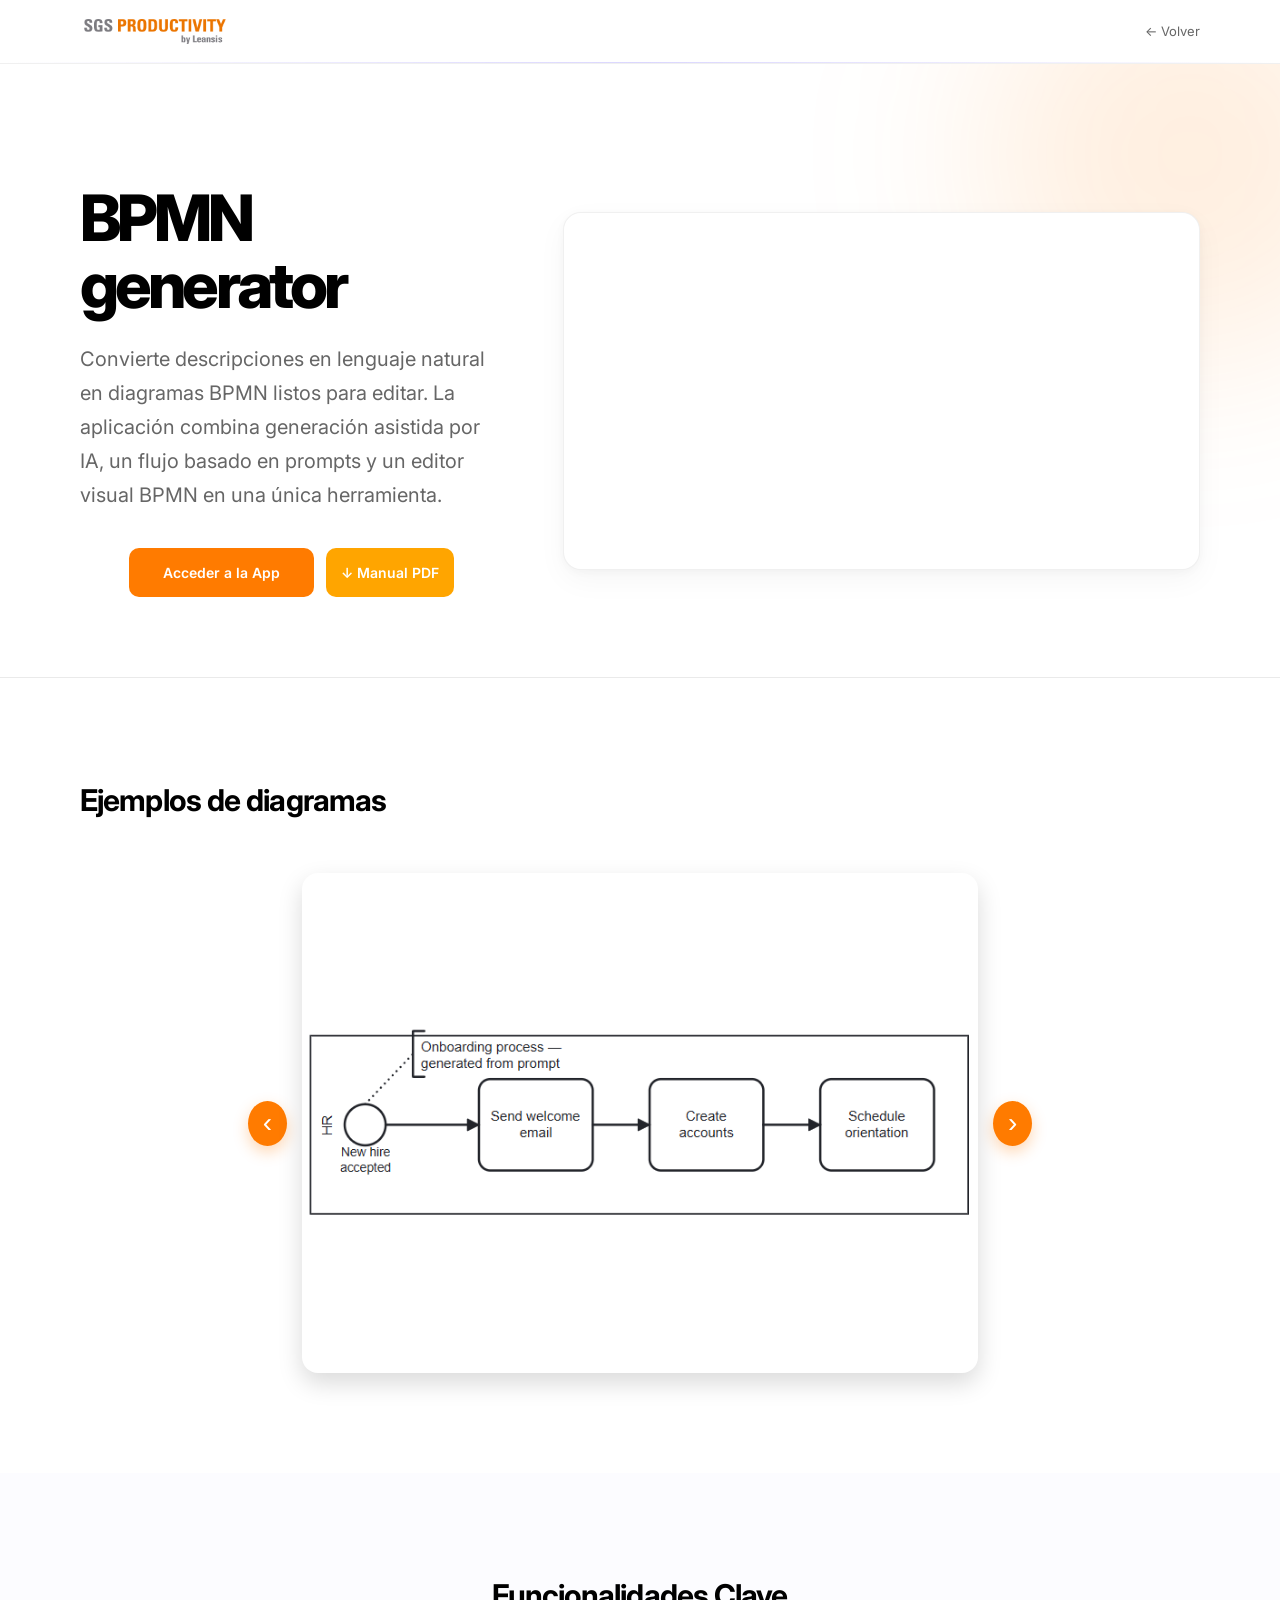
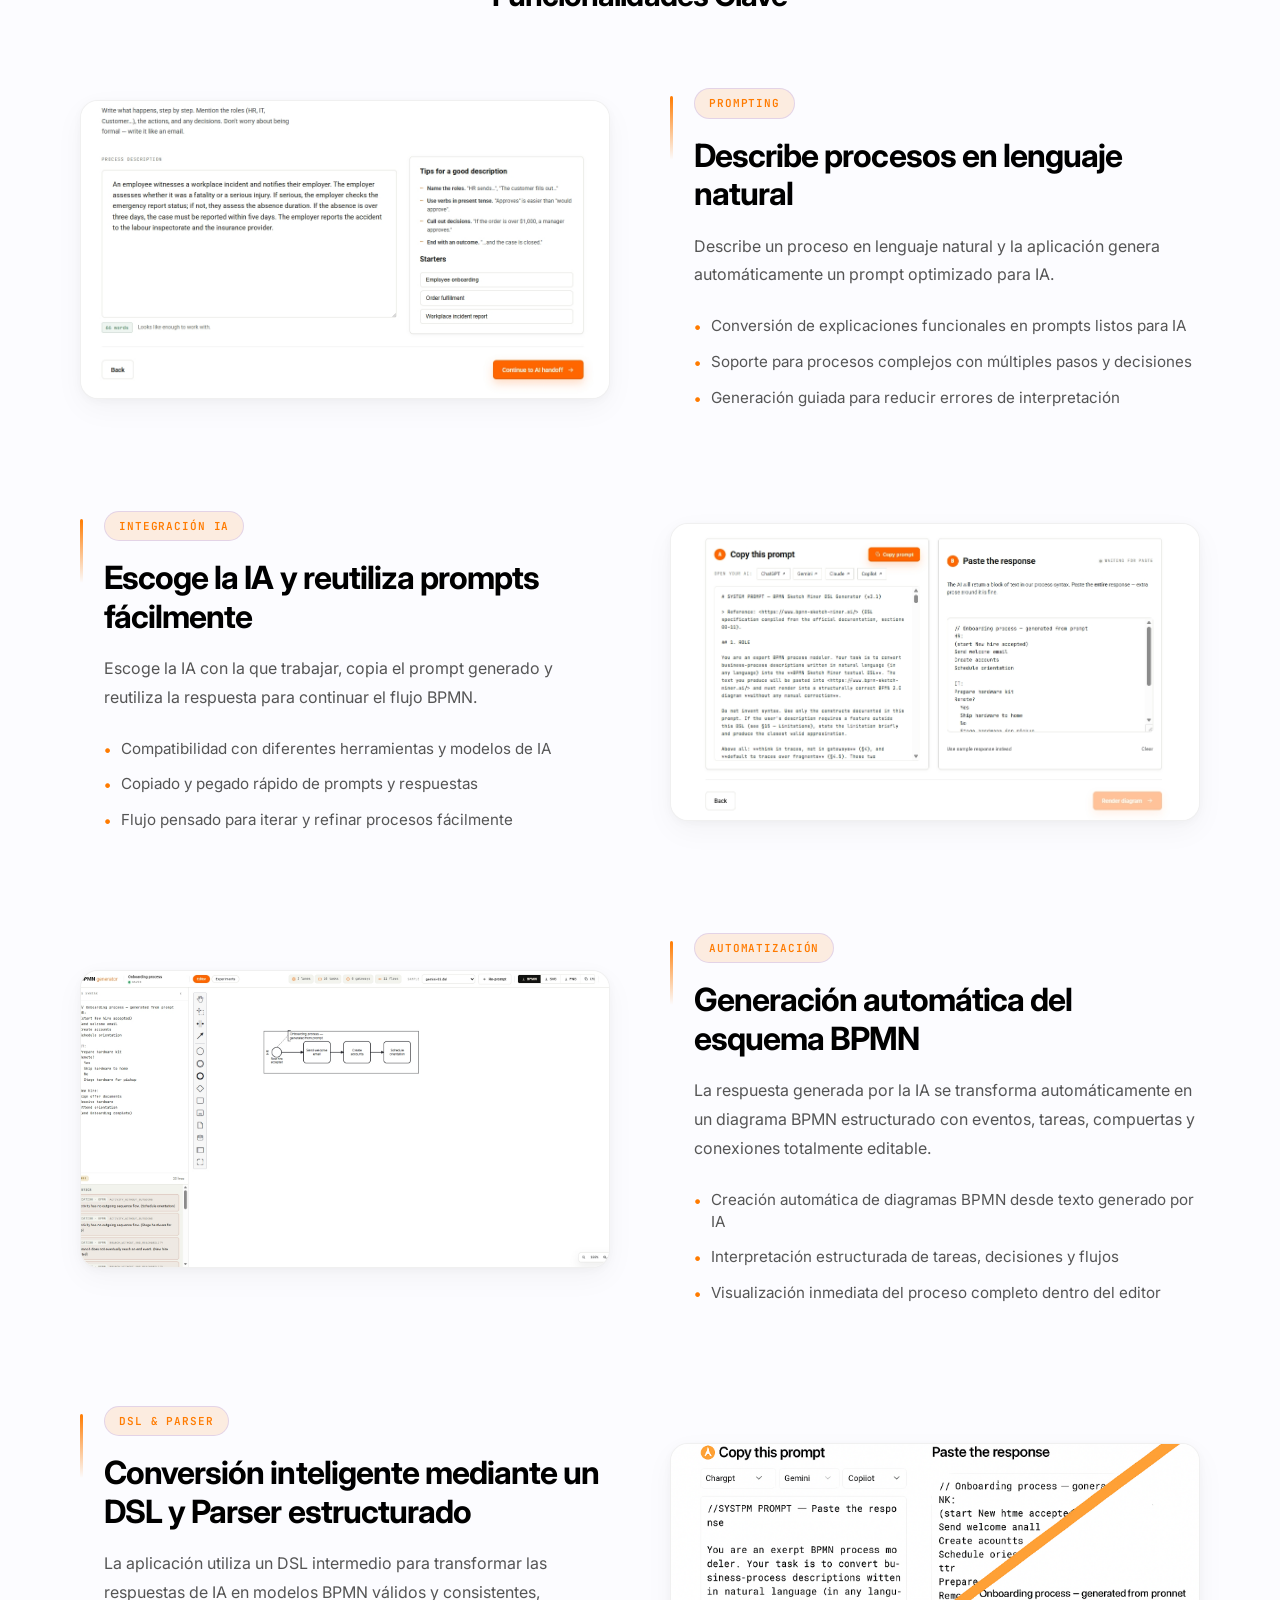
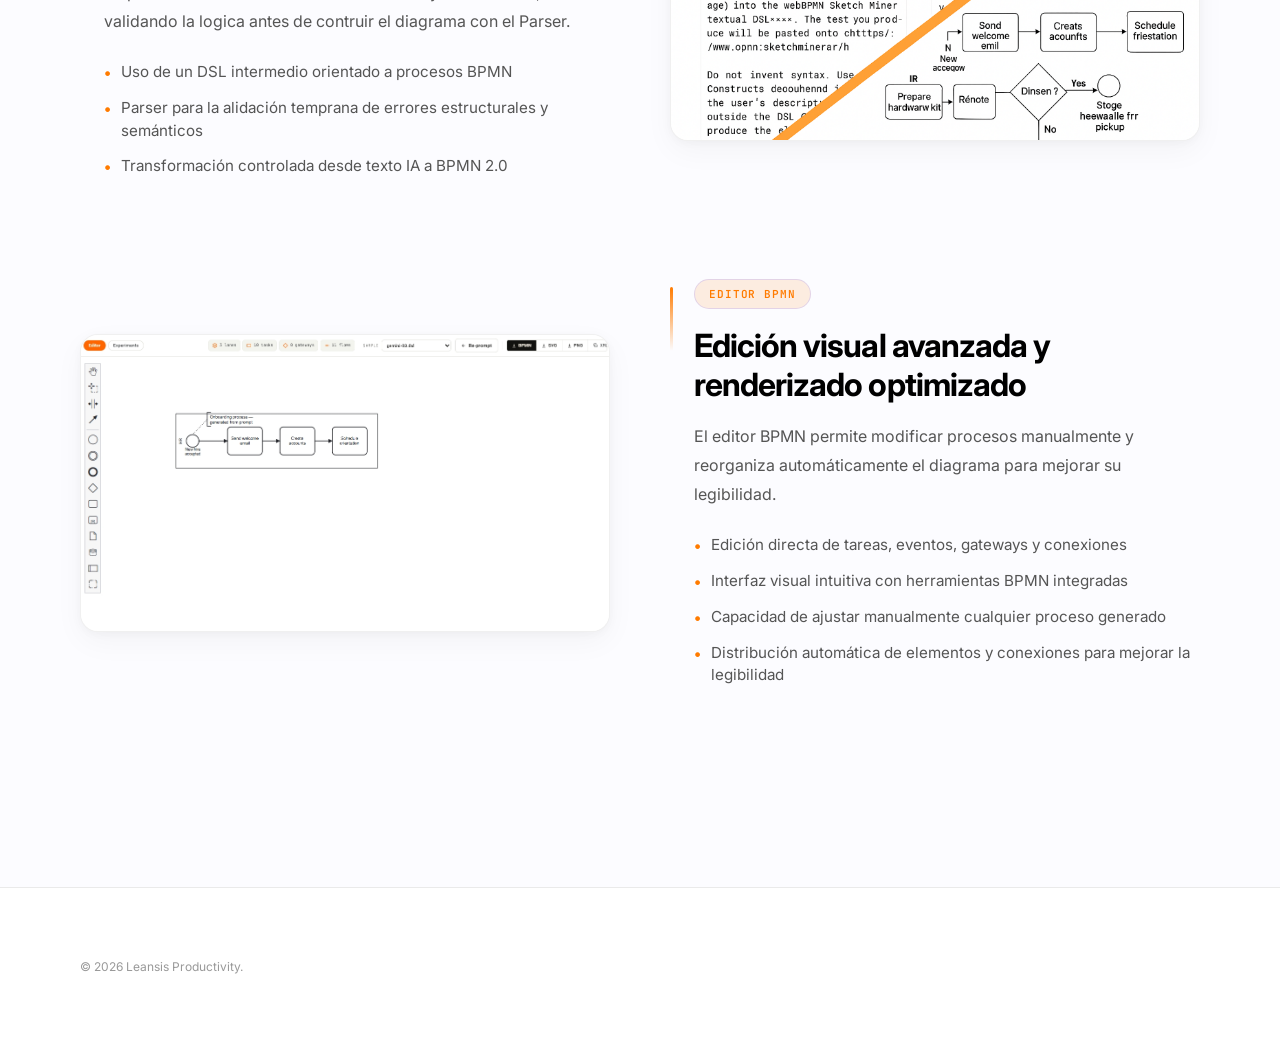
==== bpmnG.html @ e7dceb54 "Update bpmnG.html" ====
<!DOCTYPE html>
<html lang="es">
<head>
    <meta charset="UTF-8">
    <meta name="viewport" content="width=device-width, initial-scale=1.0">
    <title>Leansis Productivity | BPMN generator</title>
    <link rel="stylesheet" href="style.css">
    <link rel="preconnect" href="https://fonts.googleapis.com">
    <link rel="preconnect" href="https://fonts.gstatic.com" crossorigin>
    <link href="https://fonts.googleapis.com/css2?family=Inter:wght@400;500;600;700;800&family=JetBrains+Mono:wght@400;500&display=swap" rel="stylesheet">
    <style>
        img{
            width: 100%;
            height: 100%;
            object-fit: cover;
        }
    </style>
</head>
<body class="bpmnG-theme">
    <nav class="nav">
        <div class="nav-container">
            <img src="imagenes/logo.png" alt="leansis" class="imagenlogo">
            <a href="index.html" style="font-size: 13px; color: #666;">← Volver</a>
        </div>
    </nav>

    <main>
        <!-- ── Hero ── -->
        <section class="hero">
            <div class="hero-container">
                <div class="hero-content">
                    <h1>BPMN generator</h1>
                    <p>Convierte descripciones en lenguaje natural en diagramas BPMN listos para editar. La aplicación combina generación asistida por IA, un flujo basado en prompts y un editor visual BPMN en una única herramienta.</p>
                    <div style="display: flex; flex-direction: row; gap: 12px; flex-wrap: wrap; align-items: center; justify-content:center;">
                        <a href="https://bpmn-gen.vercel.app/#landing" target="_blank" class="cta-button">
                            Acceder a la App
                        </a>
                        <a href="manuales/manual-bpmnG.pdf" style="font-weight:600; font-size:14px; background-color: orange; color: white; border-radius: 10px; padding: 14px 15px; display:flex; flex-direction: column; justify-content: center; align-items: center;">
                            ↓ Manual PDF
                        </a>
                    </div>
                </div>                
                <div class="video-container">
                    <video loop muted autoplay playsinline>
                        <source src="videos/bpmnG-vid.mp4" type="video/mp4">
                        Your browser does not support the video tag.
                    </video>
                </div>
            </div>
        </section>

        <!-- ── Galería de capturas ── -->
        <section class="screenshots-section">
            <div class="section-title">
                <h2>Ejemplos de diagramas</h2>
            </div>
            <div class="screenshots-grid" id="grid-bpmnG">
            <div class="carousel">
              <button class="btn prev" onclick="prev()">‹</button>
            
              <div class="frame">
                <img id="slide" src="imagenes/bpmnG-ej1.png">
              </div>
            
              <button class="btn next" onclick="next()">›</button>
            </div>
            </div>
        </section>

        <!-- ── Bloques de funcionalidades ── -->
        <section class="features-section">
            <div class="section-title">
                <h2>Funcionalidades Clave</h2>
            </div>

            <!-- BLOQUE 1 -->
            <div class="feature-block">
                <div class="feature-video">
                    <img src="imagenes/bpmnG-lengnatural.png" alt="Generación de prompts BPMN" class="feature-image">
                </div>
                <div class="feature-text">
                    <span class="feature-tag">Prompting</span>
                    <h3>Describe procesos en lenguaje natural</h3>
                    <p>Describe un proceso en lenguaje natural y la aplicación genera automáticamente un prompt optimizado para IA.</p>
                    <ul class="feature-list">
                        <li>Conversión de explicaciones funcionales en prompts listos para IA</li>
                        <li>Soporte para procesos complejos con múltiples pasos y decisiones</li>
                        <li>Generación guiada para reducir errores de interpretación</li>
                    </ul>
                </div>
            </div>

            <!-- BLOQUE 2 -->
            <div class="feature-block reverse">
                <div class="feature-video">
                    <img src="imagenes/bpmnG-promt.png" alt="Integración con IA" class="feature-image">
                </div>
                <div class="feature-text">
                    <span class="feature-tag">Integración IA</span>
                    <h3>Escoge la IA y reutiliza prompts fácilmente</h3>
                    <p>Escoge la IA con la que trabajar, copia el prompt generado y reutiliza la respuesta para continuar el flujo BPMN.</p>
                    <ul class="feature-list">
                        <li>Compatibilidad con diferentes herramientas y modelos de IA</li>
                        <li>Copiado y pegado rápido de prompts y respuestas</li>
                        <li>Flujo pensado para iterar y refinar procesos fácilmente</li>
                    </ul>
                </div>
            </div>
            
            <!-- BLOQUE 3 -->
            <div class="feature-block">
                <div class="feature-video">
                    <img src="imagenes/bpmnG-editorplus.png" alt="Generación automática de diagramas BPMN" class="feature-image">
                </div>
                <div class="feature-text">
                    <span class="feature-tag">Automatización</span>
                    <h3>Generación automática del esquema BPMN</h3>
                    <p>La respuesta generada por la IA se transforma automáticamente en un diagrama BPMN estructurado con eventos, tareas, compuertas y conexiones totalmente editable. </p>
                    <ul class="feature-list">
                        <li>Creación automática de diagramas BPMN desde texto generado por IA</li>
                        <li>Interpretación estructurada de tareas, decisiones y flujos</li>
                        <li>Visualización inmediata del proceso completo dentro del editor</li>
                    </ul>
                </div>
            </div>
            
            <!-- BLOQUE 4 -->
            <div class="feature-block reverse">
                <div class="feature-video">
                    <img src="imagenes/bpmnG-DLS.png" alt="Parser DSL BPMN" class="feature-image">
                </div>
                <div class="feature-text">
                    <span class="feature-tag">DSL & PARSER</span>
                    <h3>Conversión inteligente mediante un DSL y Parser estructurado</h3>
                    <p>La aplicación utiliza un DSL intermedio para transformar las respuestas de IA en modelos BPMN válidos y consistentes, validando la logica antes de contruir el diagrama con el Parser.</p>
                    <ul class="feature-list">
                        <li>Uso de un DSL intermedio orientado a procesos BPMN</li>
                        <li>Parser para la alidación temprana de errores estructurales y semánticos</li>
                        <li>Transformación controlada desde texto IA a BPMN 2.0</li>
                    </ul>
                </div>
            </div>

            <!-- BLOQUE 5 -->
            <div class="feature-block">
                <div class="feature-video">
                    <img src="imagenes/bpmnG-editor.png" alt="Editor BPMN" class="feature-image">
                </div>
                <div class="feature-text">
                    <span class="feature-tag">Editor BPMN</span>
                    <h3>Edición visual avanzada y renderizado optimizado</h3>
                    <p>El editor BPMN permite modificar procesos manualmente y reorganiza automáticamente el diagrama para mejorar su legibilidad.</p>
                    <ul class="feature-list">
                        <li>Edición directa de tareas, eventos, gateways y conexiones</li>
                        <li>Interfaz visual intuitiva con herramientas BPMN integradas</li>
                        <li>Capacidad de ajustar manualmente cualquier proceso generado</li>
                        <li>Distribución automática de elementos y conexiones para mejorar la legibilidad</li>
                    </ul>
                </div>
            </div>
            
        </section>
    </main>

    <footer class="footer">
        <div class="footer-container">
            <div class="copyright">© <span id="year"></span> Leansis Productivity.</div>
        </div>
    </footer>

    <script src="script.js"></script>
</body>
</html>
---- style.css ----
:root {
    --bg-color: #ffffff;
    --text-color: #000000;
    --muted-color: #666666;
    --border-color: #eaeaea;
    --accent-border: #dddddd;

    --font-sans: "Inter", -apple-system, BlinkMacSystemFont, "Segoe UI", Roboto, Helvetica, Arial, sans-serif;
    --font-mono: "JetBrains Mono", ui-monospace, SFMono-Regular, monospace;
}

.roadmap-theme {
    --accent: #6d5dfc;
    --accent-light: #f3f1ff;
    --accent-soft: rgba(109, 93, 252, 0.12);
}

.timing-theme {
    --accent: #ff7b00;
    --accent-light: #fff5eb;
    --accent-soft: rgba(255, 123, 0, 0.12);
}

.crm-theme {
    --accent: #ffd000;
    --accent-light: #fffbe6;
    --accent-soft: rgba(255, 208, 0, 0.12);
}

.bpmnG-theme {
    --accent: #ff7b00;
    --accent-light: #fff5eb;
    --accent-soft: rgba(255, 123, 0, 0.12);
}

* {
    margin: 0;
    padding: 0;
    box-sizing: border-box;
}

html {
    scroll-behavior: smooth;
}

body {
    background-color: var(--bg-color);
    color: var(--text-color);
    font-family: var(--font-sans);
    -webkit-font-smoothing: antialiased;
    line-height: 1.5;
}

a {
    text-decoration: none;
    color: inherit;
    transition:
        transform .25s ease,
        opacity .25s ease;
}

/* ───────────────────────────── */
/* NAVBAR */
/* ───────────────────────────── */

.nav {
    height: 64px;
    border-bottom: 1px solid rgba(0,0,0,.06);
    position: sticky;
    top: 0;
    background: rgba(255, 255, 255, 0.72);
    backdrop-filter: blur(14px);
    z-index: 100;
}

.nav::after {
    content: "";
    position: absolute;
    bottom: 0;
    left: 0;
    width: 100%;
    height: 1px;
    background: linear-gradient(
        to right,
        transparent,
        rgba(109,93,252,.25),
        transparent
    );
}

.nav-container {
    max-width: 1200px;
    margin: 0 auto;
    height: 100%;
    display: flex;
    align-items: center;
    justify-content: space-between;
    padding: 0 40px;
}

.logo {
    font-weight: 700;
    letter-spacing: -0.05em;
    font-size: 18px;
    text-transform: uppercase;
}

.imagenlogo {
    width: 150px;
    height: auto;
    object-fit: cover;
}

/* ───────────────────────────── */
/* HERO */
/* ───────────────────────────── */

.hero {
    padding: 120px 0 80px 0;
    position: relative;
    overflow: hidden;

    background:
        radial-gradient(
            circle at top right,
            var(--accent-soft)
            transparent 35%
        ),
        linear-gradient(
            to bottom,
            #fafafe,
            #ffffff
        );
}

.hero::before {
    content: "";
    position: absolute;
    top: -120px;
    right: -120px;
    width: 420px;
    height: 420px;
    background: var(--accent-soft);
    filter: blur(90px);
    border-radius: 50%;
    pointer-events: none;
}

.hero-container {
    max-width: 1200px;
    margin: 0 auto;
    padding: 0 40px;

    display: flex;
    align-items: center;
    gap: 60px;

    position: relative;
    z-index: 2;
}

.hero-content {
    flex: 1;
}

.hero h1 {
    font-size: clamp(42px, 5vw, 72px);
    font-weight: 800;
    letter-spacing: -0.06em;
    line-height: 1.05;
    margin-bottom: 24px;
}

.hero p {
    color: var(--muted-color);
    font-size: 20px;
    max-width: 650px;
    margin-bottom: 36px;
    line-height: 1.7;
}

/* Badge superior */

.app-badge {
    display: inline-flex;
    align-items: center;
    gap: 8px;

    padding: 8px 14px;
    margin-bottom: 24px;

    background: var(--accent-soft);
    color: var(--accent);

    border: 1px solid rgba(109,93,252,0.18);
    border-radius: 999px;

    font-size: 12px;
    font-weight: 600;
    letter-spacing: .04em;
}

/* CTA */

.cta-button {
    display: inline-block;

    background: var(--accent);

    color: #fff;
    padding: 14px 34px;
    border-radius: 10px;

    font-weight: 600;
    font-size: 14px;

    transition:
        transform .25s ease,
        opacity .25s ease;
}

.cta-button:hover, a:hover{
    transform: translateY(-2px);
    opacity: .95;
}

/* ───────────────────────────── */
/* VIDEO HERO */
/* ───────────────────────────── */

.video-container {
    flex: 1.5;

    border: 1px solid rgba(0,0,0,.06);
    border-radius: 18px;
    overflow: hidden;

    aspect-ratio: 16 / 9;

    display: flex;
    align-items: center;
    justify-content: center;

    background: #fff;

    box-shadow:
        0 10px 30px rgba(0,0,0,.04),
        0 2px 10px rgba(0,0,0,.03);

    opacity: 0;
    transform: translateY(40px) scale(0.98);

    transition:
        opacity 1s ease-out,
        transform 1s ease-out,
        box-shadow .3s ease;
}

.video-container:hover {
    transform: translateY(-4px);
}

.video-container.reveal {
    opacity: 1;
    transform: translateY(0) scale(1);
}

.video-container video,
.video-container iframe {
    width: 100%;
    height: 100%;
    object-fit: contain;
    display: block;
    border: none;
}

/* ───────────────────────────── */
/* SCREENSHOTS */
/* ───────────────────────────── */

.screenshots-section {
    border-top: 1px solid var(--border-color);
    padding: 100px 0;}

.section-title {
    max-width: 1200px;
    margin: 0 auto 50px auto;
    padding: 0 40px;
}

.section-title h2 {
    font-size: 30px;
    font-weight: 700;
    letter-spacing: -0.03em;
}

.screenshots-grid {
    max-width: 1200px;
    margin: 0 auto;
    padding: 0 40px;

    display: flex;
    flex-direction: column;
    gap: 80px;
}

.screenshot-container {
    border: 1px solid rgba(0,0,0,.06);
   
    background: linear-gradient(
        to right,
        #ffffff 0%,
        #ffffff 70%,
        color-mix(in srgb, var(--accent) 10%, white) 100%
    );    overflow: hidden;
    
    border-radius: 18px;

    box-shadow:
        0 10px 30px rgba(0,0,0,.04),
        0 2px 10px rgba(0,0,0,.03);

    opacity: 0;
    transform: translateY(60px);

    transition:
        opacity 0.8s ease-out,
        transform 0.8s ease-out,
        box-shadow .3s ease;
}

.screenshot-container:hover {
    transform: translateY(-4px);
}

.screenshot-container.reveal {
    opacity: 1;
    transform: translateY(0);
}

.screenshot-info {
    padding: 28px;
    border-bottom: 1px solid var(--border-color);
}

.screenshot-info h3 {
    font-size: 18px;
    font-weight: 600;
    margin-bottom: 6px;
}

.screenshot-info p {
    font-size: 15px;
    color: var(--muted-color);
}

.screenshot-img {
    width: 100%;
    display: block;
    height: auto;
    min-height: 480px;
}

/* ───────────────────────────── */
/* FEATURES */
/* ───────────────────────────── */

.features-section {
    padding: 100px 0;
    background: #fcfcff;
}

.features-section .section-title {
    text-align: center;
    margin-bottom: 70px;
}

.feature-block {
    display: grid;
    grid-template-columns: 1fr 1fr;
    gap: 60px;
    align-items: center;

    max-width: 1200px;
    margin: 0 auto 100px;
    padding: 0 40px;
}

.feature-block.reverse {
    direction: rtl;
}

.feature-block.reverse > * {
    direction: ltr;
}

.feature-video {
    border-radius: 18px;
    overflow: hidden;

    aspect-ratio: 16/9;
    background: #fff;

    border: 1px solid rgba(0,0,0,.06);

    box-shadow:
        0 10px 30px rgba(0,0,0,.04),
        0 2px 10px rgba(0,0,0,.03);

    transition:
        transform .3s ease,
        box-shadow .3s ease;
}

.feature-video:hover {
    transform: translateY(-4px);
}

.feature-video video,
.feature-video iframe,
.feature-video img {
    width: 100%;
    height: 100%;
    object-fit: cover;
    display: block;
    border: none;
}

.feature-text {
    display: flex;
    flex-direction: column;
    gap: 18px;

    position: relative;
    padding-left: 24px;
}

.feature-text::before {
    content: "";
    position: absolute;
    left: 0;
    top: 8px;

    width: 3px;
    height: 64px;

    border-radius: 999px;

    background: linear-gradient(
        to bottom,
        var(--accent),
        transparent
    );
}

.feature-tag {
    display: inline-block;

    font-family: var(--font-mono);
    font-size: 11px;
    font-weight: 600;

    letter-spacing: .08em;
    text-transform: uppercase;

    padding: 6px 14px;
    border-radius: 999px;

    background: var(--accent-soft);
    color: var(--accent);

    border: 1px solid rgba(109,93,252,0.18);

    width: fit-content;
}

.feature-text h3 {
    font-size: clamp(1.4rem, 2.5vw, 2rem);
    font-weight: 700;
    line-height: 1.2;
    letter-spacing: -0.03em;
}

.feature-text p {
    font-size: 1rem;
    line-height: 1.8;
    color: #555;
}

.feature-list {
    list-style: none;
    padding: 0;
    margin-top: 8px;

    display: flex;
    flex-direction: column;
    gap: 12px;
}

.feature-list li {
    font-size: .95rem;
    color: #555;

    display: flex;
    align-items: flex-start;
    gap: 10px;
}

.feature-list li::before {
    content: "•";
    color: var(--accent);
    font-weight: 700;
    flex-shrink: 0;
    margin-top: 1px;
}

/* ───────────────────────────── */
/* FOOTER */
/* ───────────────────────────── */

.footer {
    padding: 70px 0;
    border-top: 1px solid var(--border-color);
}

.footer-container {
    max-width: 1200px;
    margin: 0 auto;
    padding: 0 40px;

    display: flex;
    justify-content: space-between;
    align-items: center;
}

.copyright {
    color: #999;
    font-size: 12px;
}

/* ───────────────────────────── */
/* IMG */
/* ───────────────────────────── */

img {
    width: 100%;
    height: 100%;
    object-fit: cover;
}

/* ───────────────────────────── */
/* Carrusel */
/* ───────────────────────────── */

.carousel {
  display: flex;
  align-items: center;
  justify-content: center;
  gap: 15px;
  max-width: 70%;
  margin: auto;
}

.frame {
  width: 100%;
  height: 500px;
  overflow: hidden;
  border-radius: 16px;
  box-shadow: 0 10px 25px rgba(0,0,0,0.15);
  background: white;
}

.frame img {
  width: 100%;
  height: 100%;
  object-fit: contain;
  transition: opacity 0.3s ease;
}

.btn {
  background: #ff7b00;
  border: none;
  color: white;
  font-size: 28px;
  width: 45px;
  height: 45px;
  border-radius: 50%;
  cursor: pointer;
  transition: 0.25s ease;
  box-shadow: 0 6px 15px rgba(255, 123, 0, 0.3);
}

.btn:hover {
  background: #ff8c1a;
  transform: scale(1.1);
}

.btn:active {
  transform: scale(0.95);
}

/* ───────────────────────────── */
/* RESPONSIVE */
/* ───────────────────────────── */

@media (max-width: 850px) {

    .hero-container {
        flex-direction: column;
        text-align: center;
    }

    .hero p {
        margin-left: auto;
        margin-right: auto;
    }

    .video-container {
        width: 100%;
        max-width: 600px;
    }
}

@media (max-width: 768px) {

    .feature-block,
    .feature-block.reverse {
        grid-template-columns: 1fr;
        direction: ltr;
        margin-bottom: 70px;
    }

    .footer-container {
        flex-direction: column;
        gap: 20px;
        text-align: center;
    }

    .hero {
        padding-top: 90px;
    }

    .hero h1 {
        font-size: 48px;
    }

    .hero p {
        font-size: 18px;
    }

    .section-title h2 {
        font-size: 26px;
    }
}
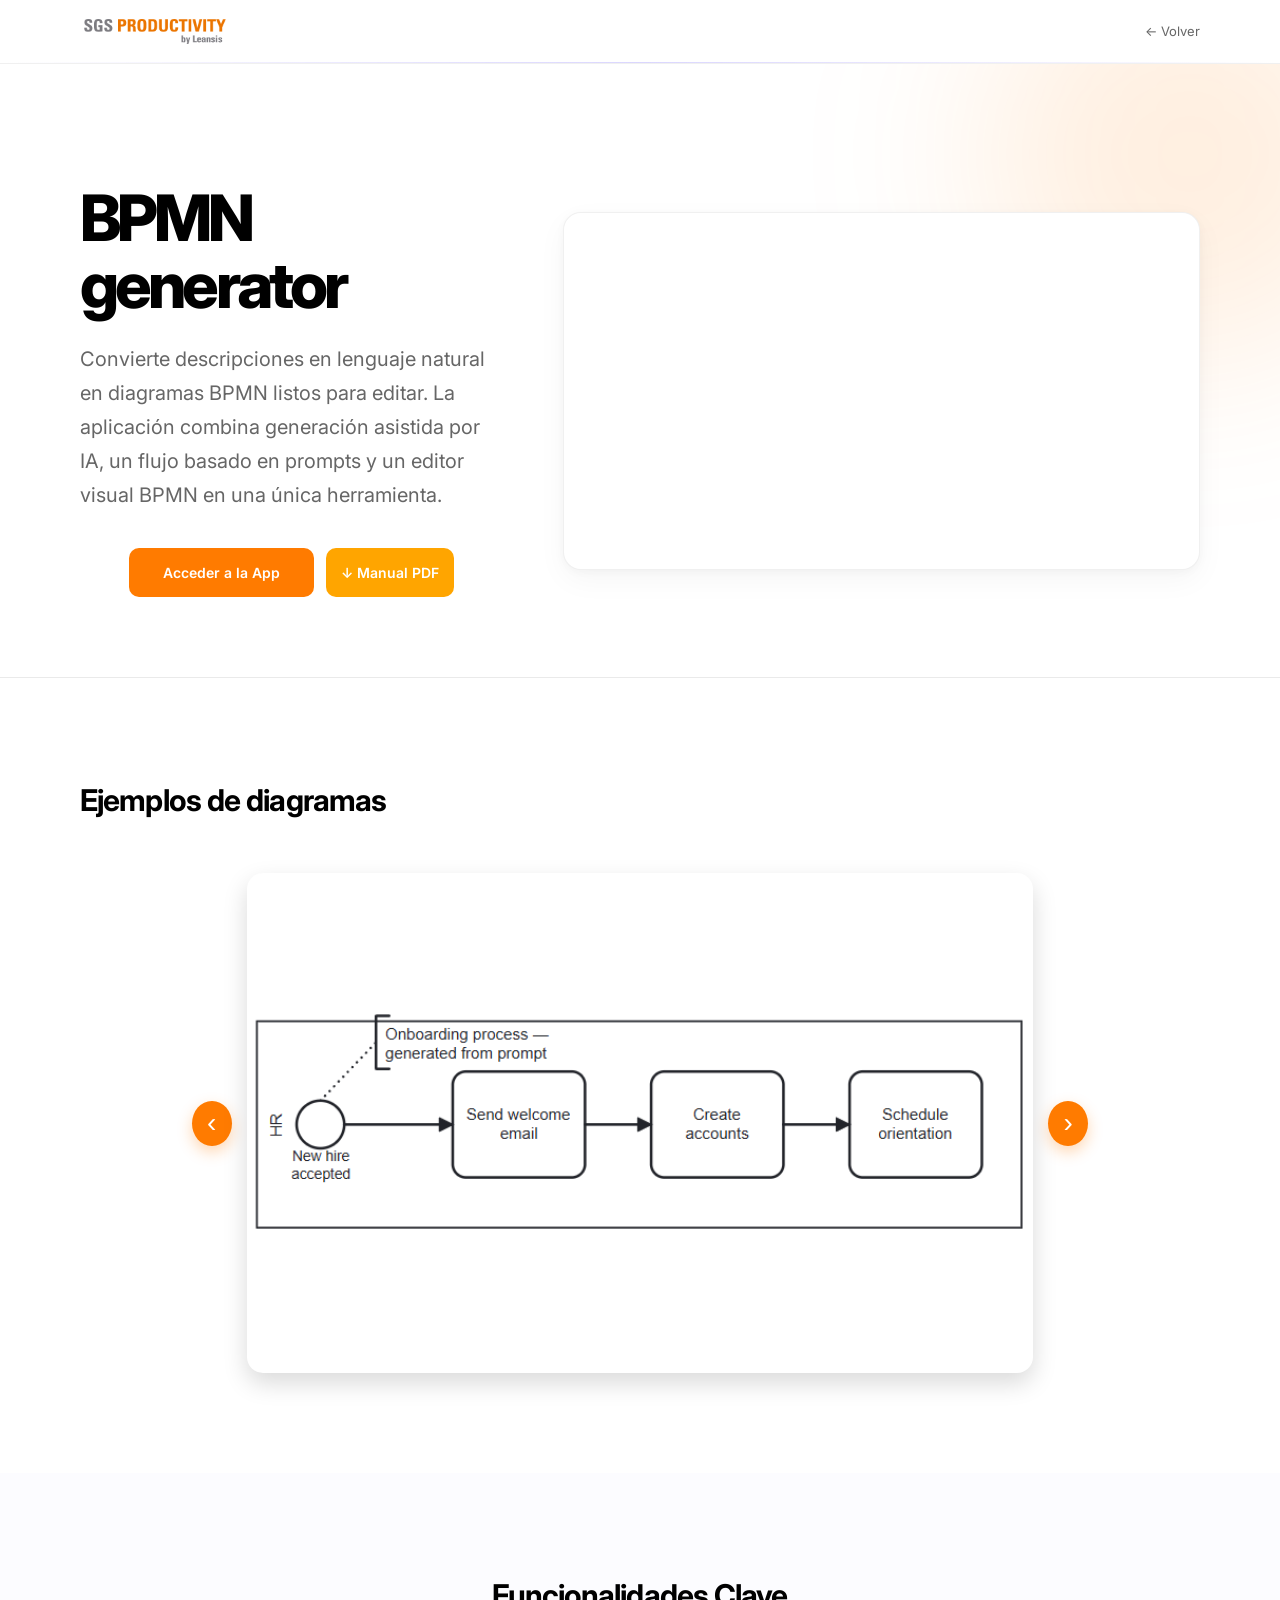
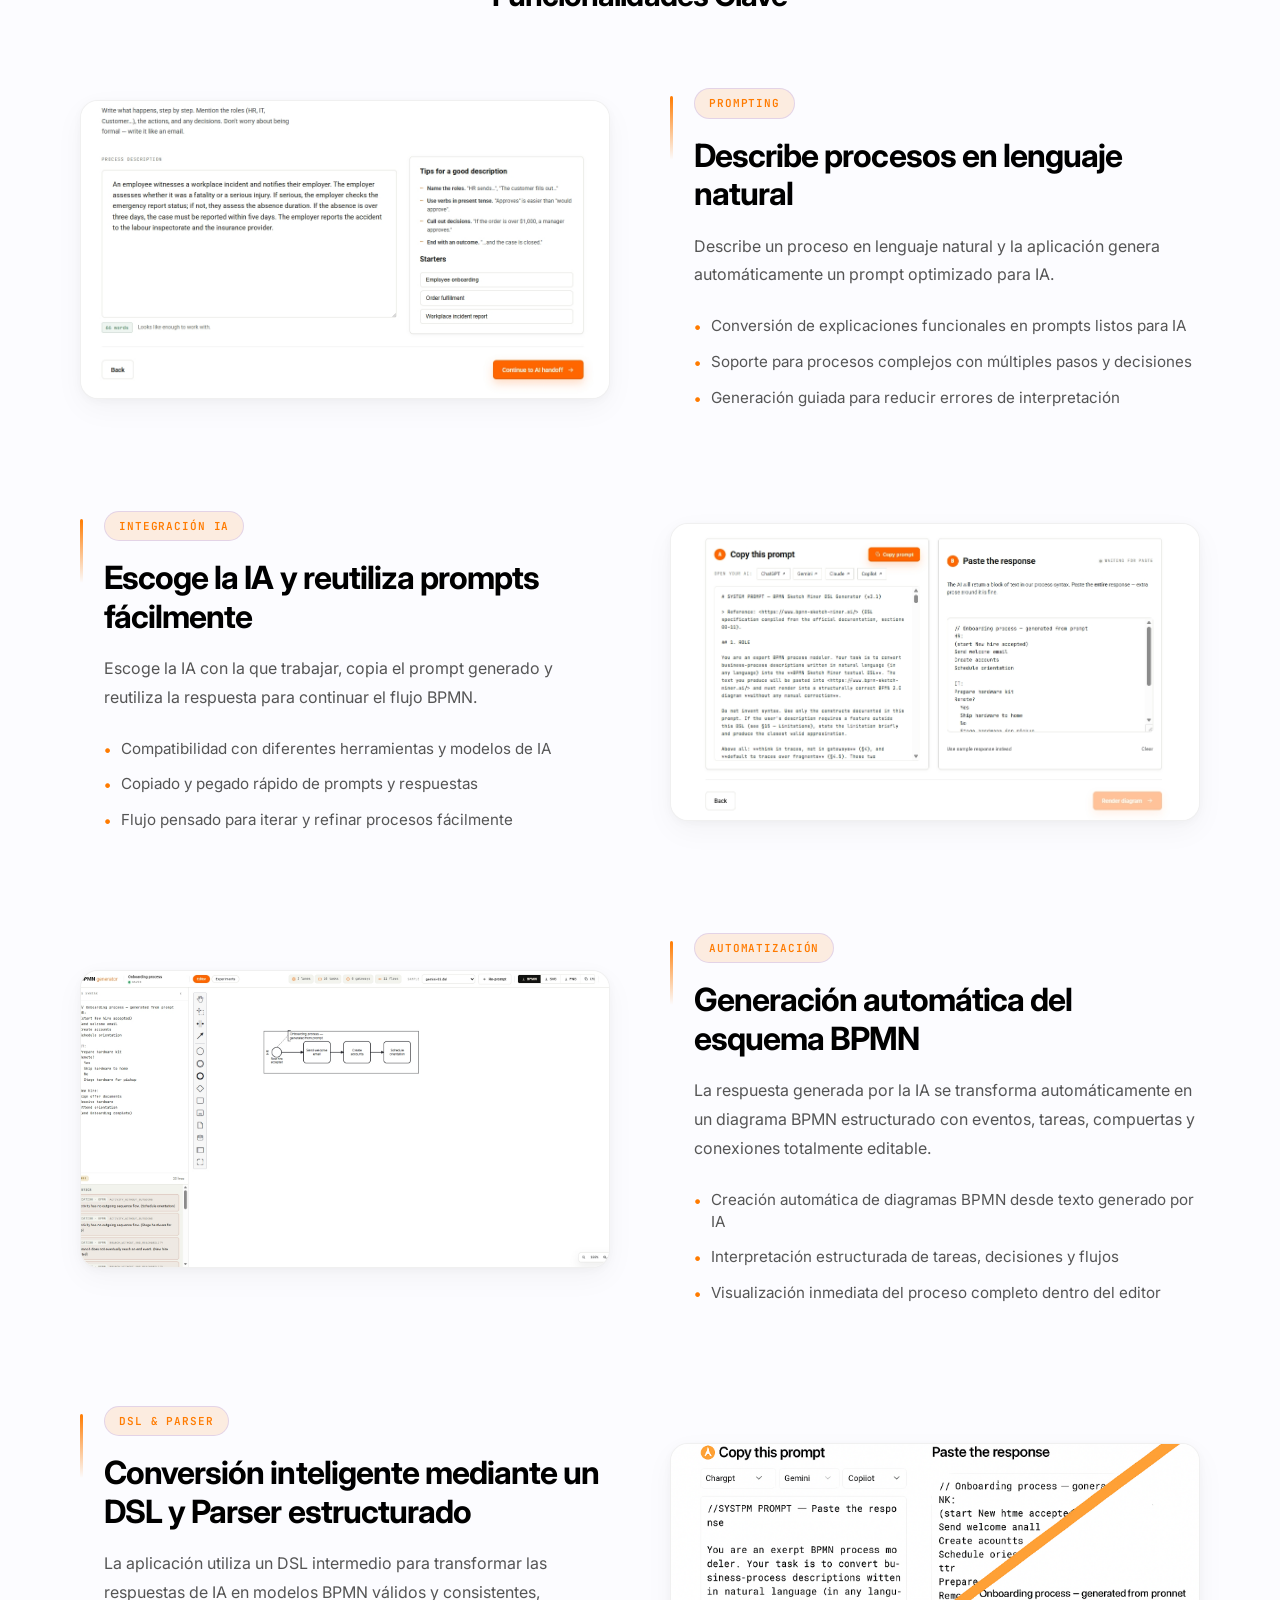
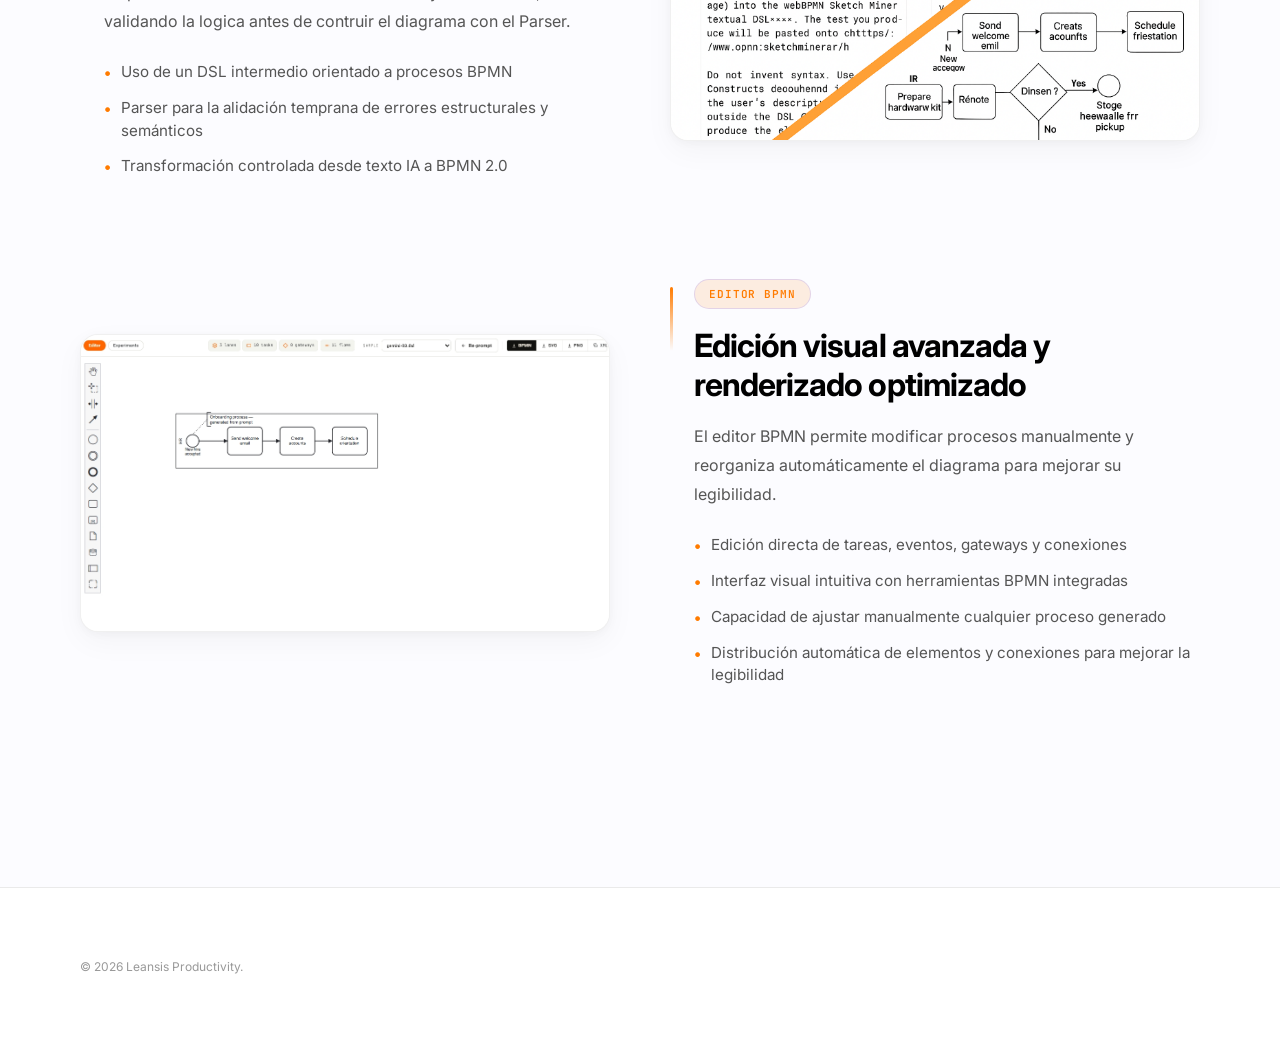
==== commit dbe4a54b: "Update bpmnG.html" ====
--- a/bpmnG.html
+++ b/bpmnG.html
@@ -54,7 +54,6 @@
             <div class="section-title">
                 <h2>Ejemplos de diagramas</h2>
             </div>
-            <div class="screenshots-grid" id="grid-bpmnG">
             <div class="carousel">
               <button class="btn prev" onclick="prev()">‹</button>
             
@@ -63,7 +62,6 @@
               </div>
             
               <button class="btn next" onclick="next()">›</button>
-            </div>
             </div>
         </section>
 
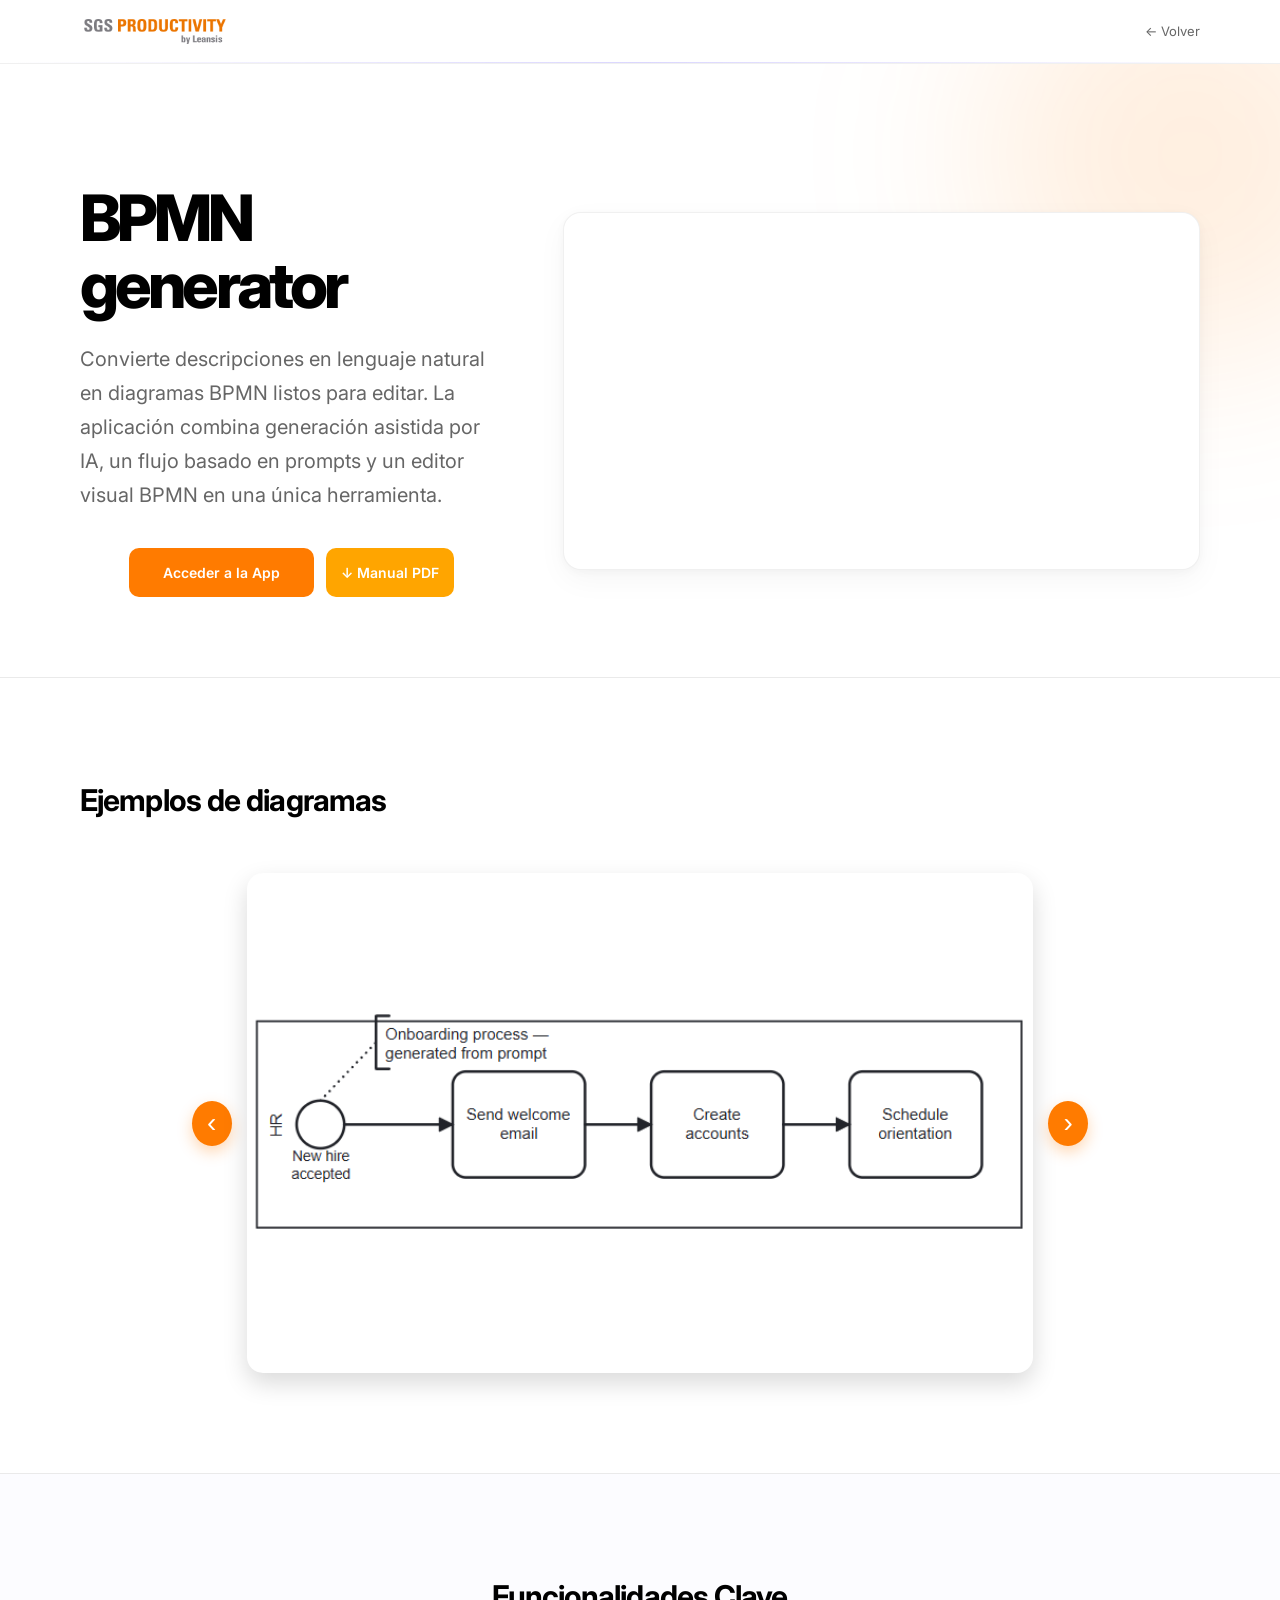
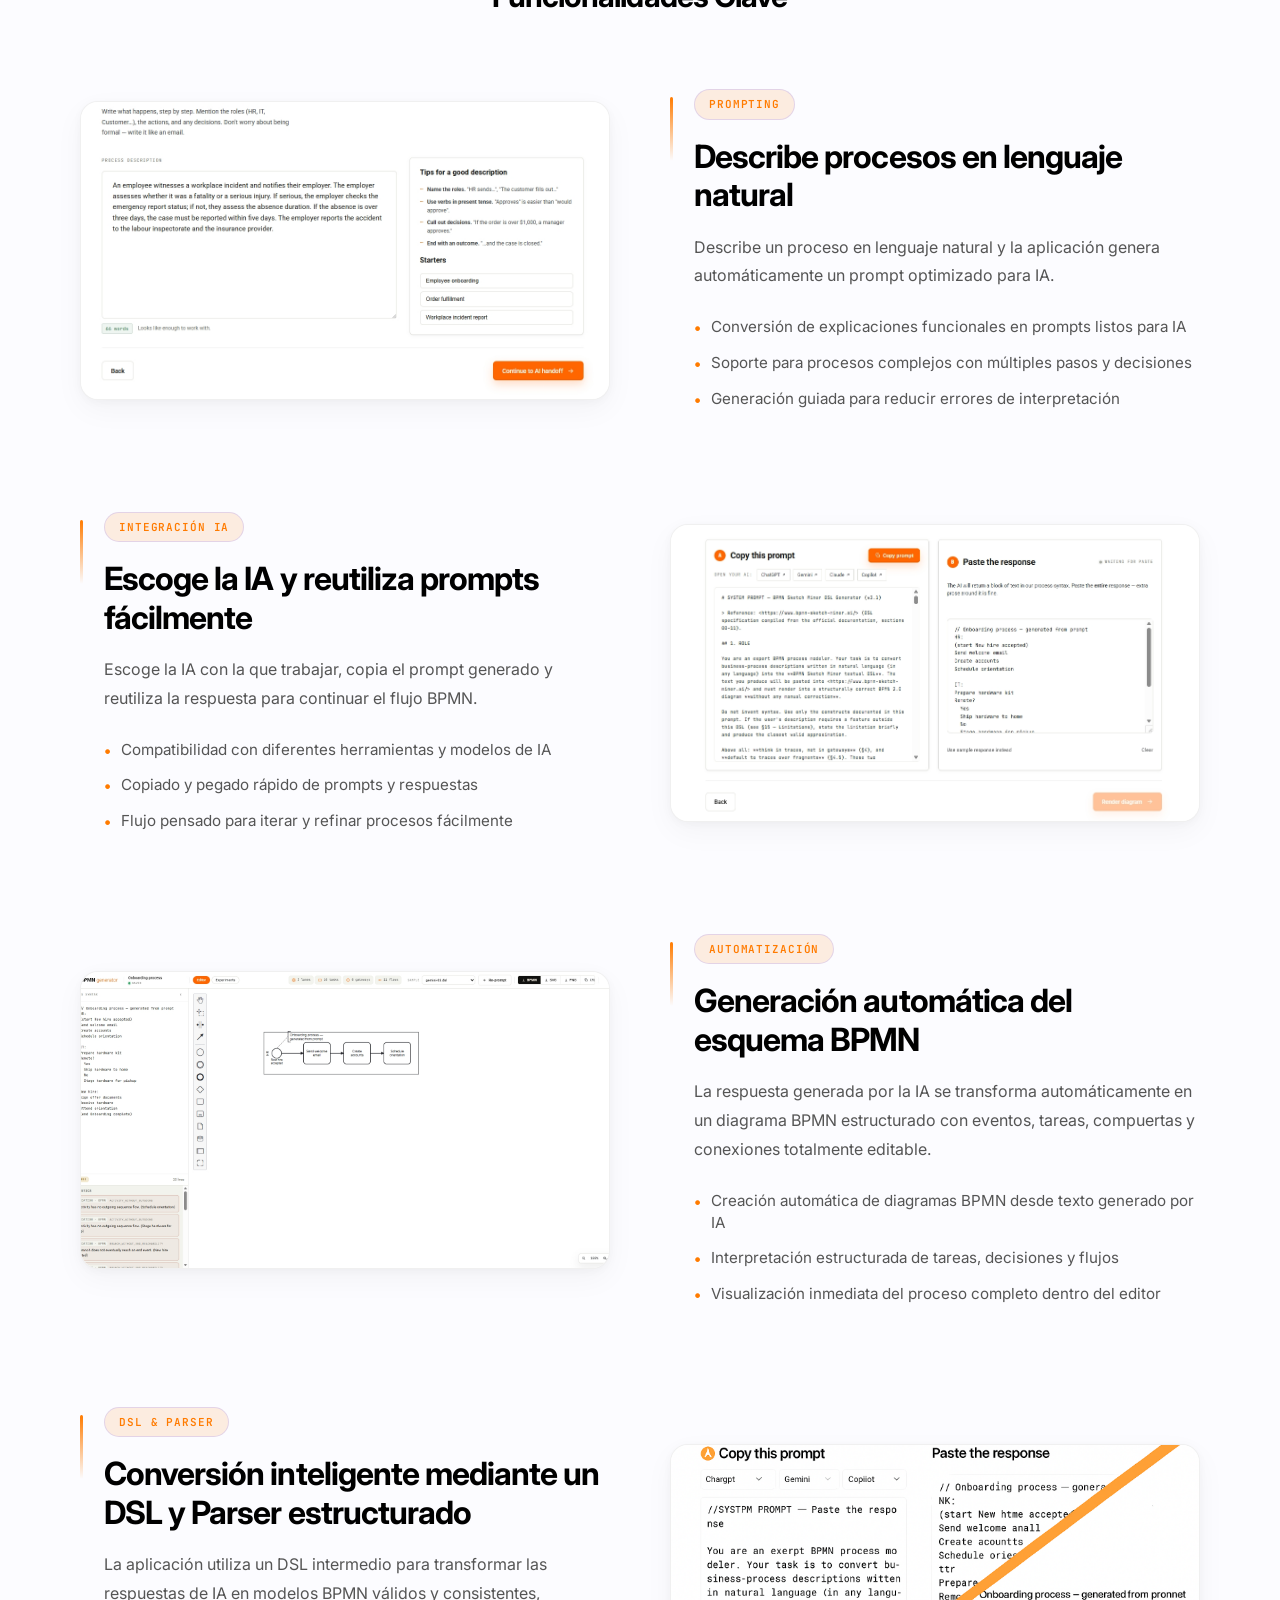
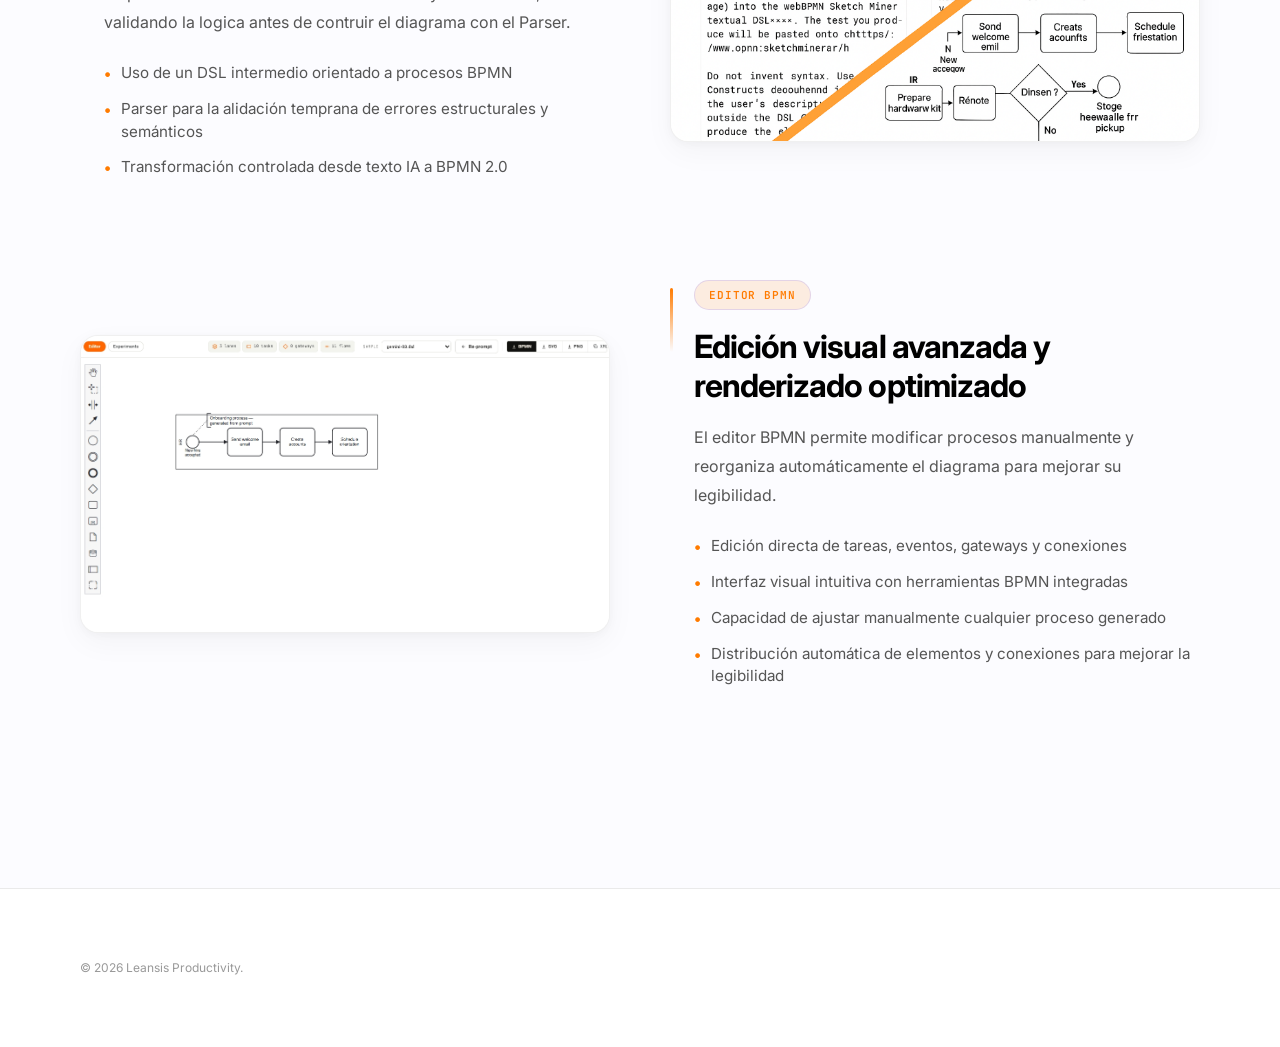
==== commit ebbd1063: "Update bpmnG.html" ====
--- a/bpmnG.html
+++ b/bpmnG.html
@@ -32,7 +32,7 @@
                     <h1>BPMN generator</h1>
                     <p>Convierte descripciones en lenguaje natural en diagramas BPMN listos para editar. La aplicación combina generación asistida por IA, un flujo basado en prompts y un editor visual BPMN en una única herramienta.</p>
                     <div style="display: flex; flex-direction: row; gap: 12px; flex-wrap: wrap; align-items: center; justify-content:center;">
-                        <a href="https://bpmn-gen.vercel.app/#landing" target="_blank" class="cta-button">
+                        <a href="https://bpmn-generator-company-web.vercel.app/#landing" target="_blank" class="cta-button">
                             Acceder a la App
                         </a>
                         <a href="manuales/manual-bpmnG.pdf" style="font-weight:600; font-size:14px; background-color: orange; color: white; border-radius: 10px; padding: 14px 15px; display:flex; flex-direction: column; justify-content: center; align-items: center;">
--- a/style.css
+++ b/style.css
@@ -280,6 +280,7 @@
 
 .screenshots-section {
     border-top: 1px solid var(--border-color);
+    border-bottom: 1px solid var(--border-color);
     padding: 100px 0;}
 
 .section-title {
@@ -652,3 +653,31 @@
         font-size: 26px;
     }
 }
+
+
+@media (max-width: 600px) {
+  .carousel {
+    flex-direction: column;
+    gap: 10px;
+    padding: 10px;
+    max-width: 100%;
+  }
+
+  .frame {
+    width: 100%;
+    height: 220px;
+    border-radius: 12px;
+  }
+
+  /* botones más grandes y abajo */
+  .btn {
+    width: 50px;
+    height: 50px;
+    font-size: 26px;
+  }
+
+  /* agrupamos botones en fila */
+  .carousel::after {
+    content: "";
+  }
+}
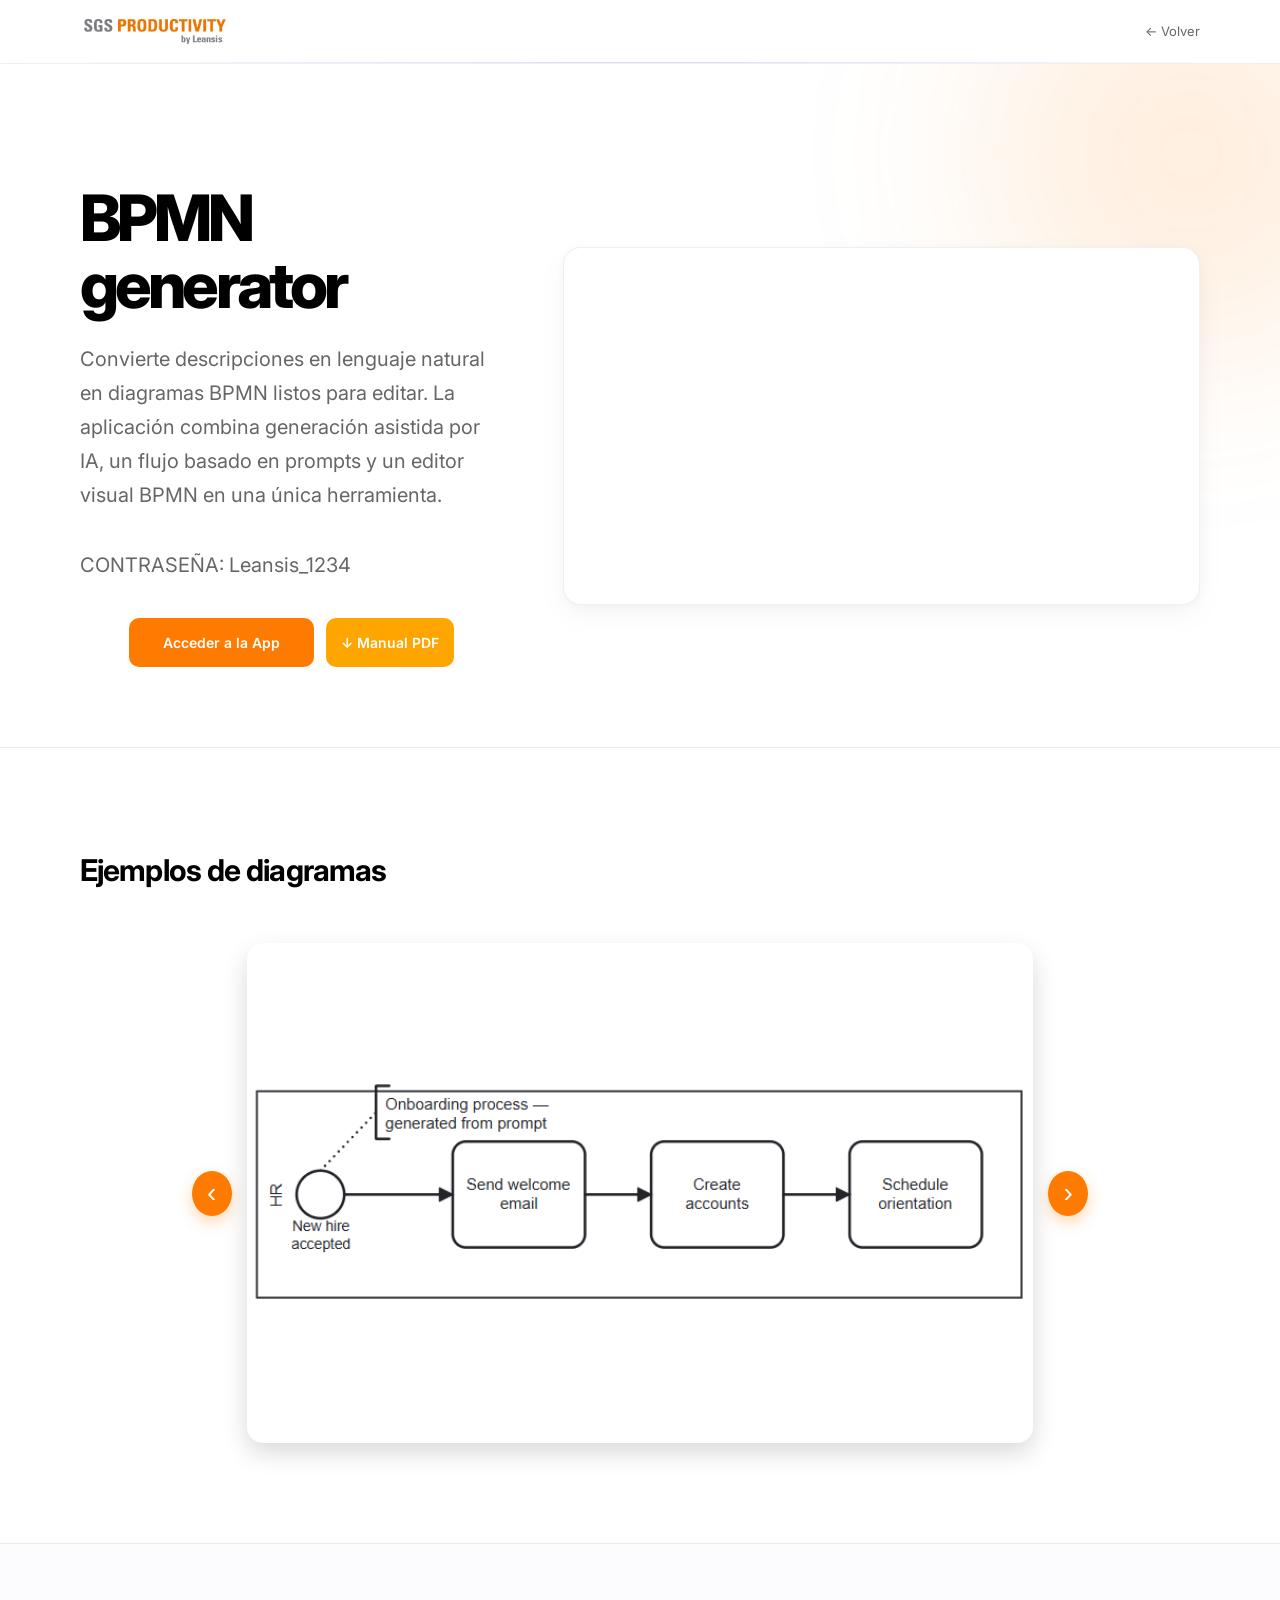
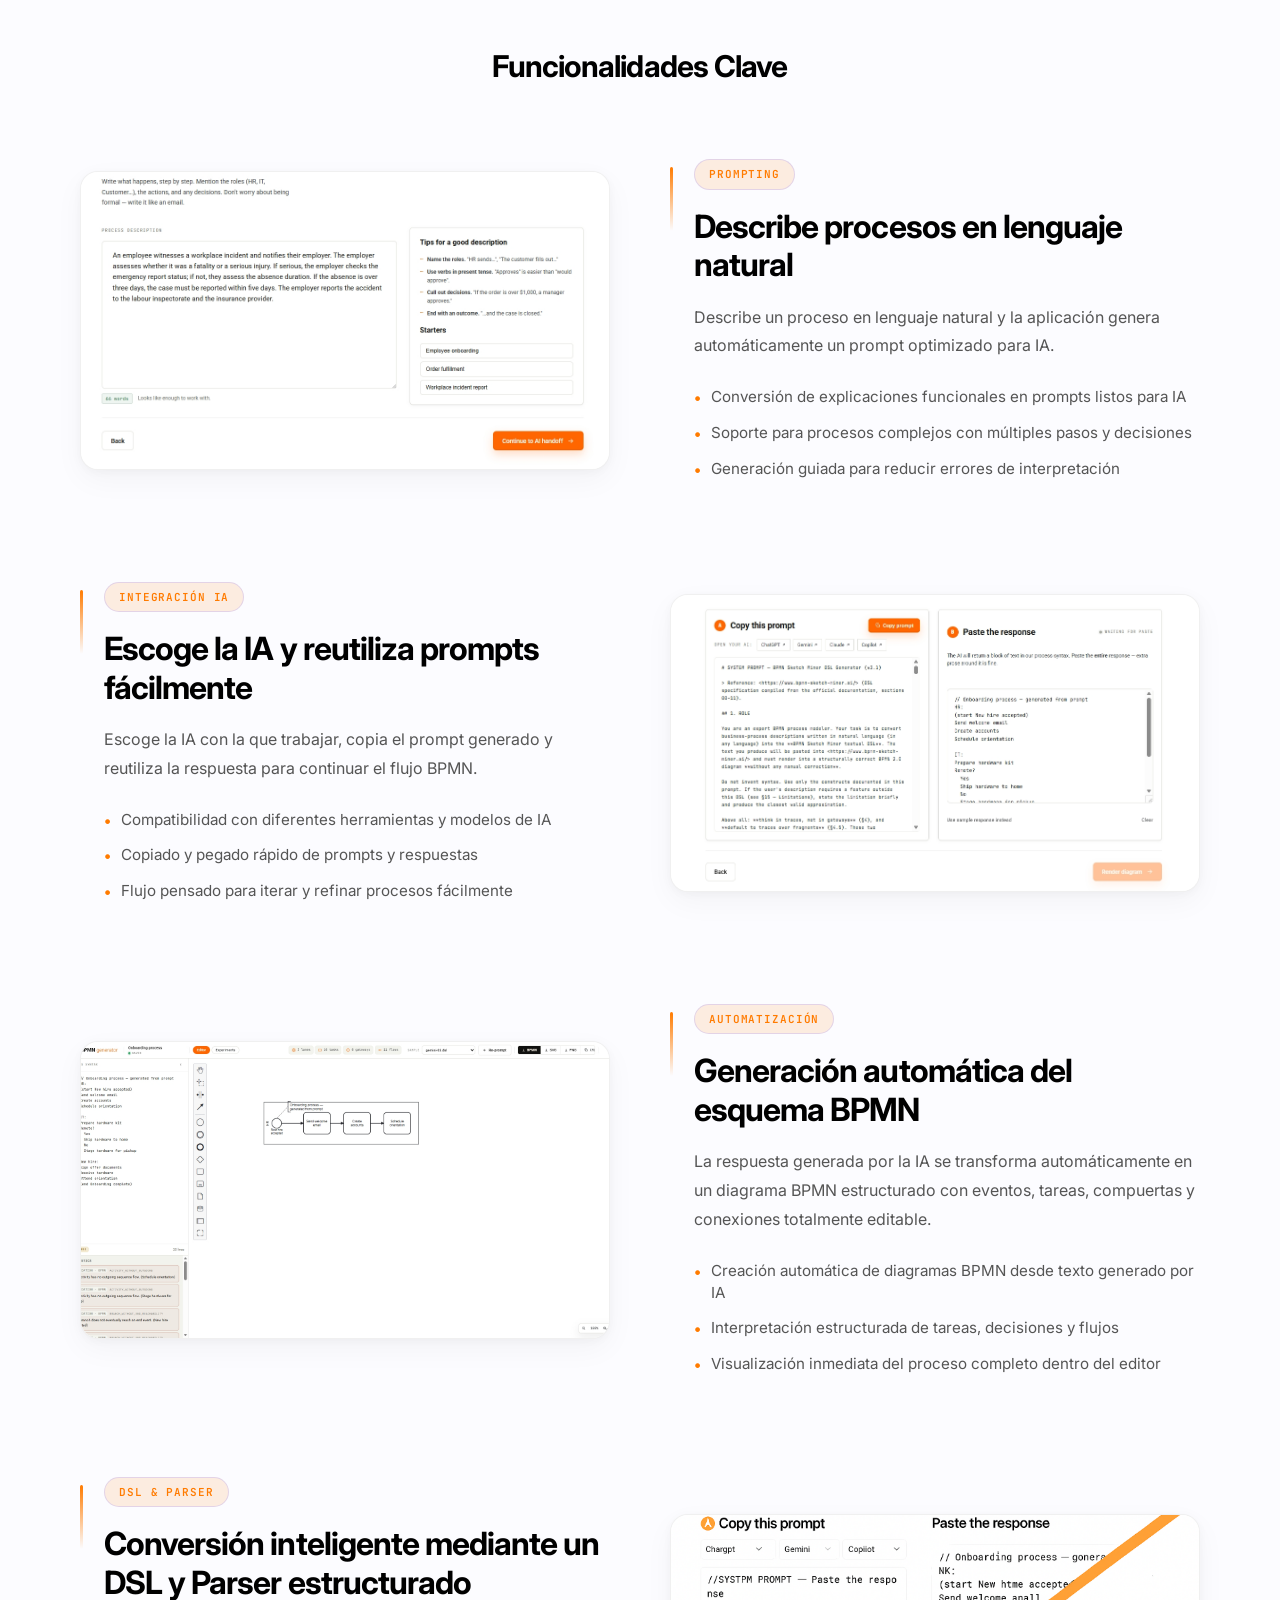
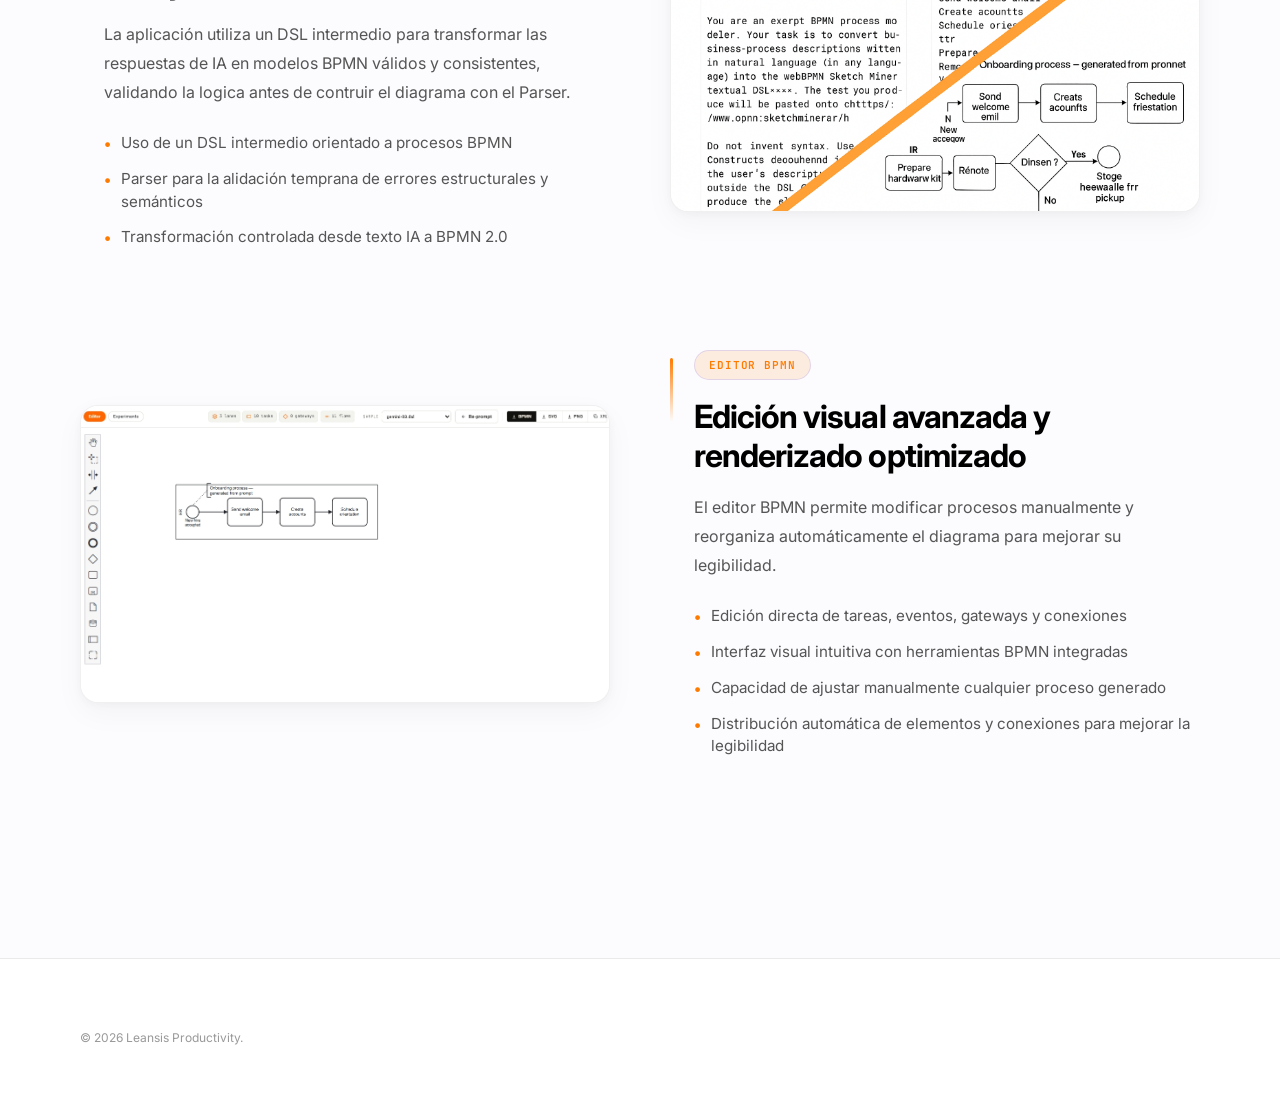
==== commit ff7d6a6f: "Update bpmnG.html" ====
--- a/bpmnG.html
+++ b/bpmnG.html
@@ -31,6 +31,7 @@
                 <div class="hero-content">
                     <h1>BPMN generator</h1>
                     <p>Convierte descripciones en lenguaje natural en diagramas BPMN listos para editar. La aplicación combina generación asistida por IA, un flujo basado en prompts y un editor visual BPMN en una única herramienta.</p>
+                    <p>CONTRASEÑA: Leansis_1234</p>
                     <div style="display: flex; flex-direction: row; gap: 12px; flex-wrap: wrap; align-items: center; justify-content:center;">
                         <a href="https://bpmn-generator-company-web.vercel.app/#landing" target="_blank" class="cta-button">
                             Acceder a la App
--- a/style.css
+++ b/style.css
@@ -306,8 +306,6 @@
 }
 
 .screenshot-container {
-    border: 1px solid rgba(0,0,0,.06);
-   
     background: linear-gradient(
         to right,
         #ffffff 0%,
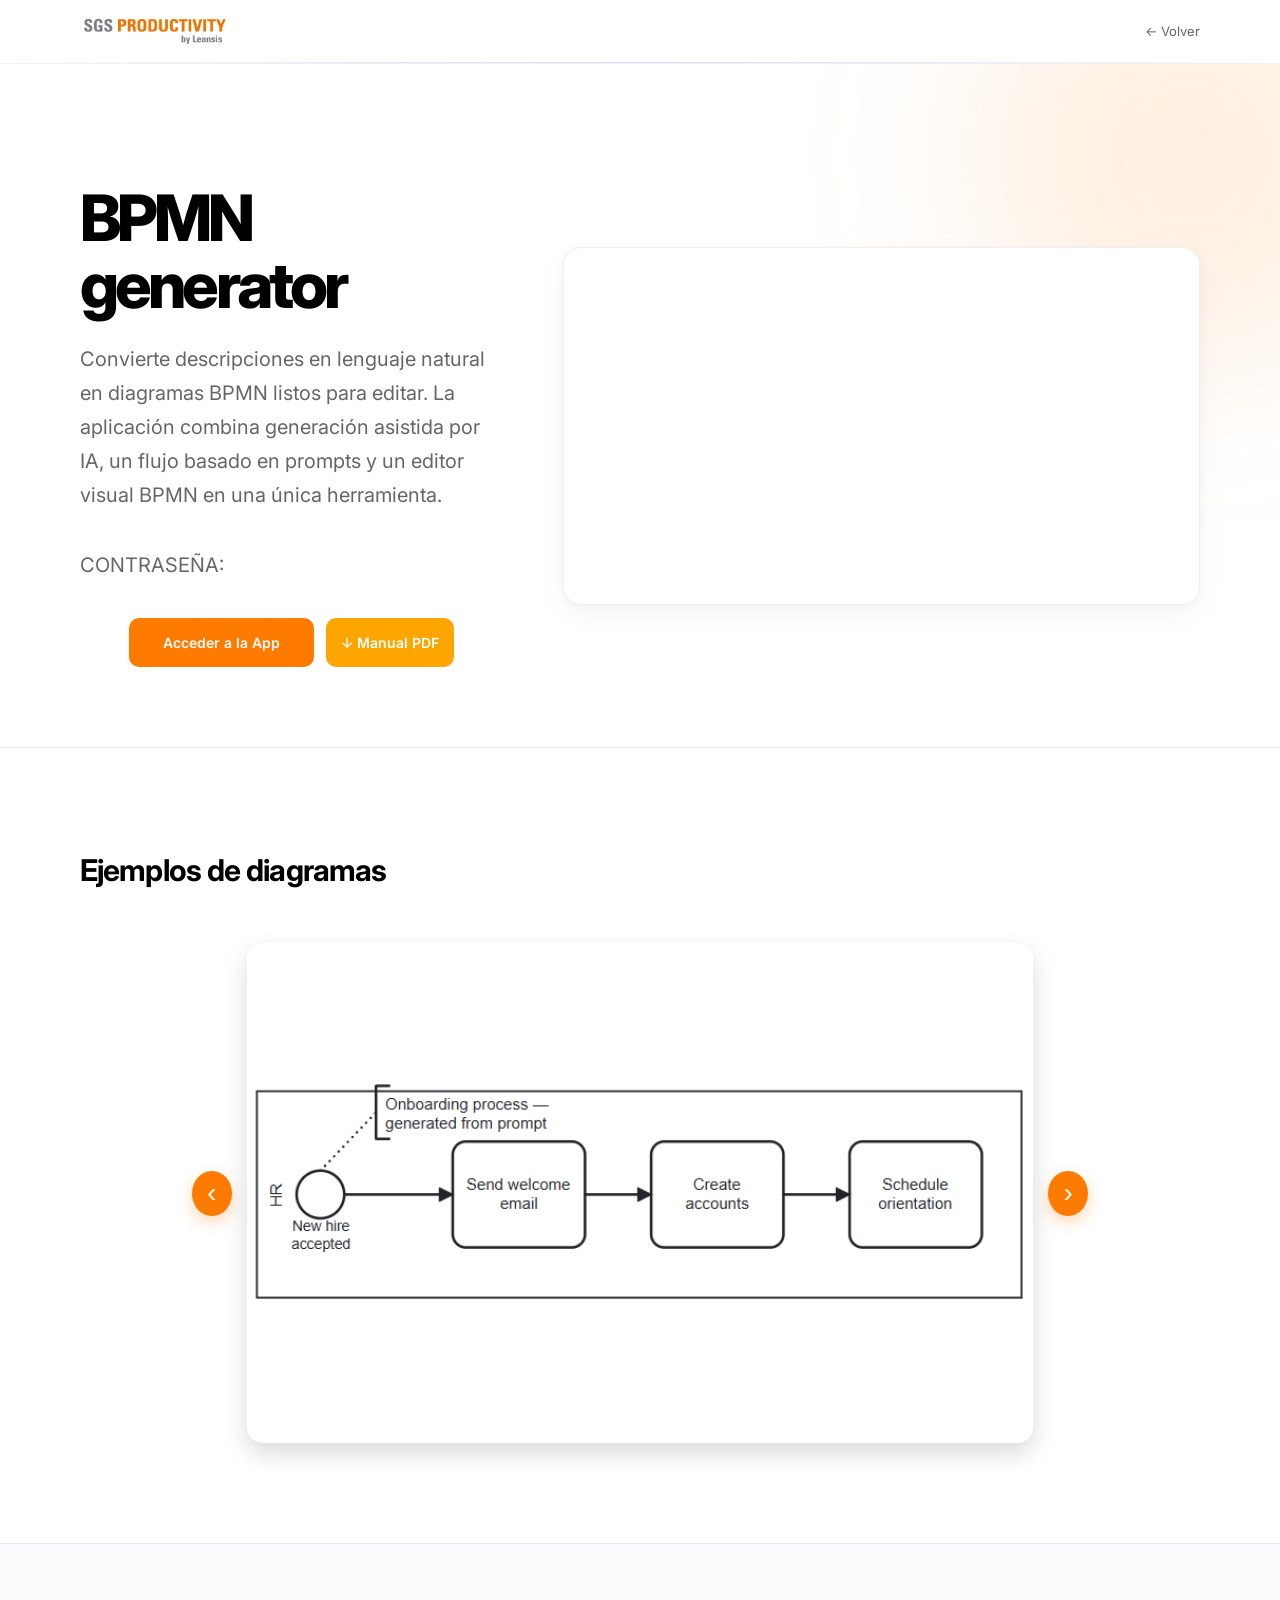
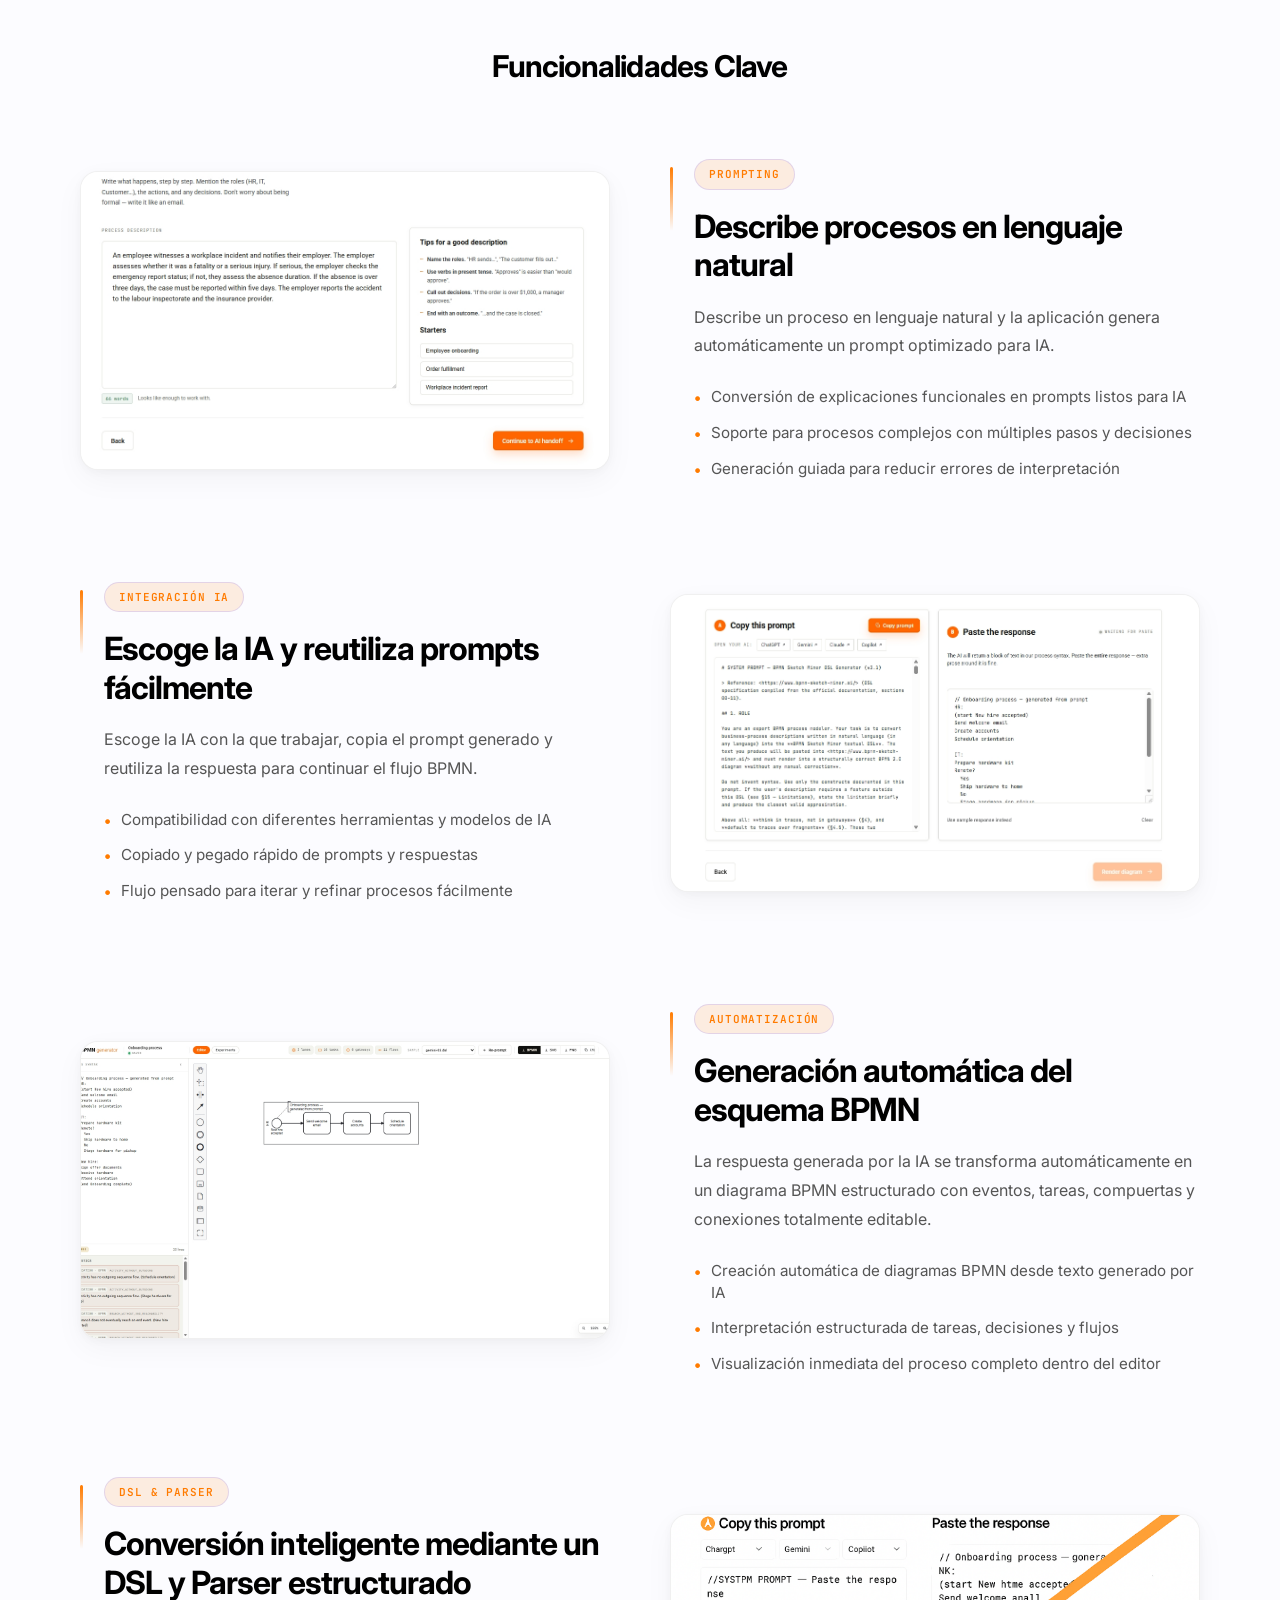
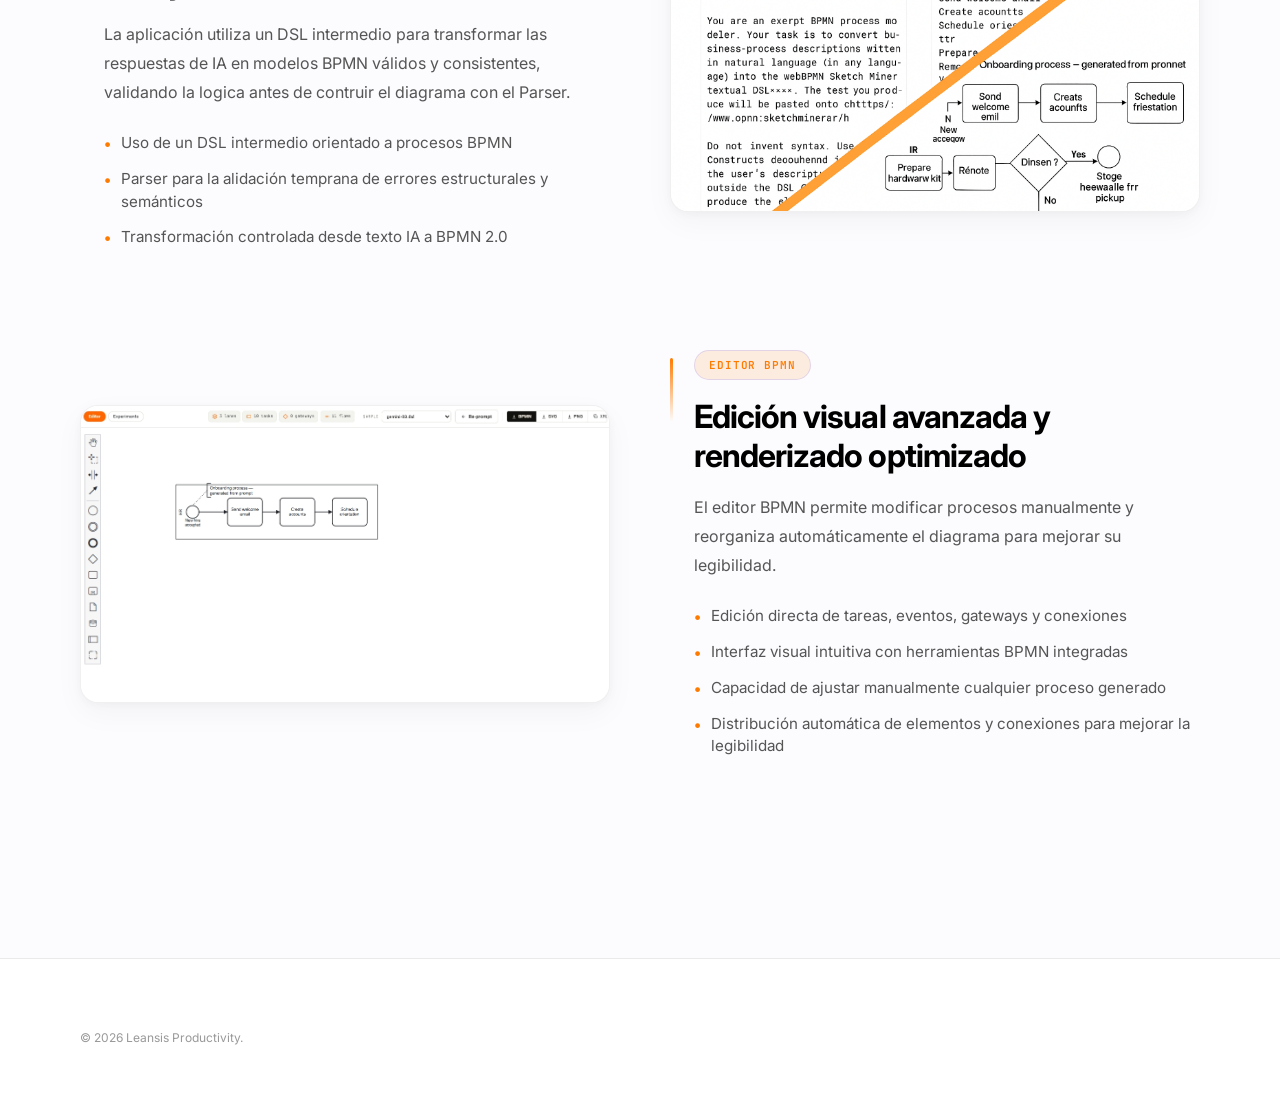
==== commit f0c99232: "Update bpmnG.html" ====
--- a/bpmnG.html
+++ b/bpmnG.html
@@ -31,7 +31,7 @@
                 <div class="hero-content">
                     <h1>BPMN generator</h1>
                     <p>Convierte descripciones en lenguaje natural en diagramas BPMN listos para editar. La aplicación combina generación asistida por IA, un flujo basado en prompts y un editor visual BPMN en una única herramienta.</p>
-                    <p>CONTRASEÑA: Leansis_1234</p>
+                    <p>CONTRASEÑA: </p>
                     <div style="display: flex; flex-direction: row; gap: 12px; flex-wrap: wrap; align-items: center; justify-content:center;">
                         <a href="https://bpmn-generator-company-web.vercel.app/#landing" target="_blank" class="cta-button">
                             Acceder a la App
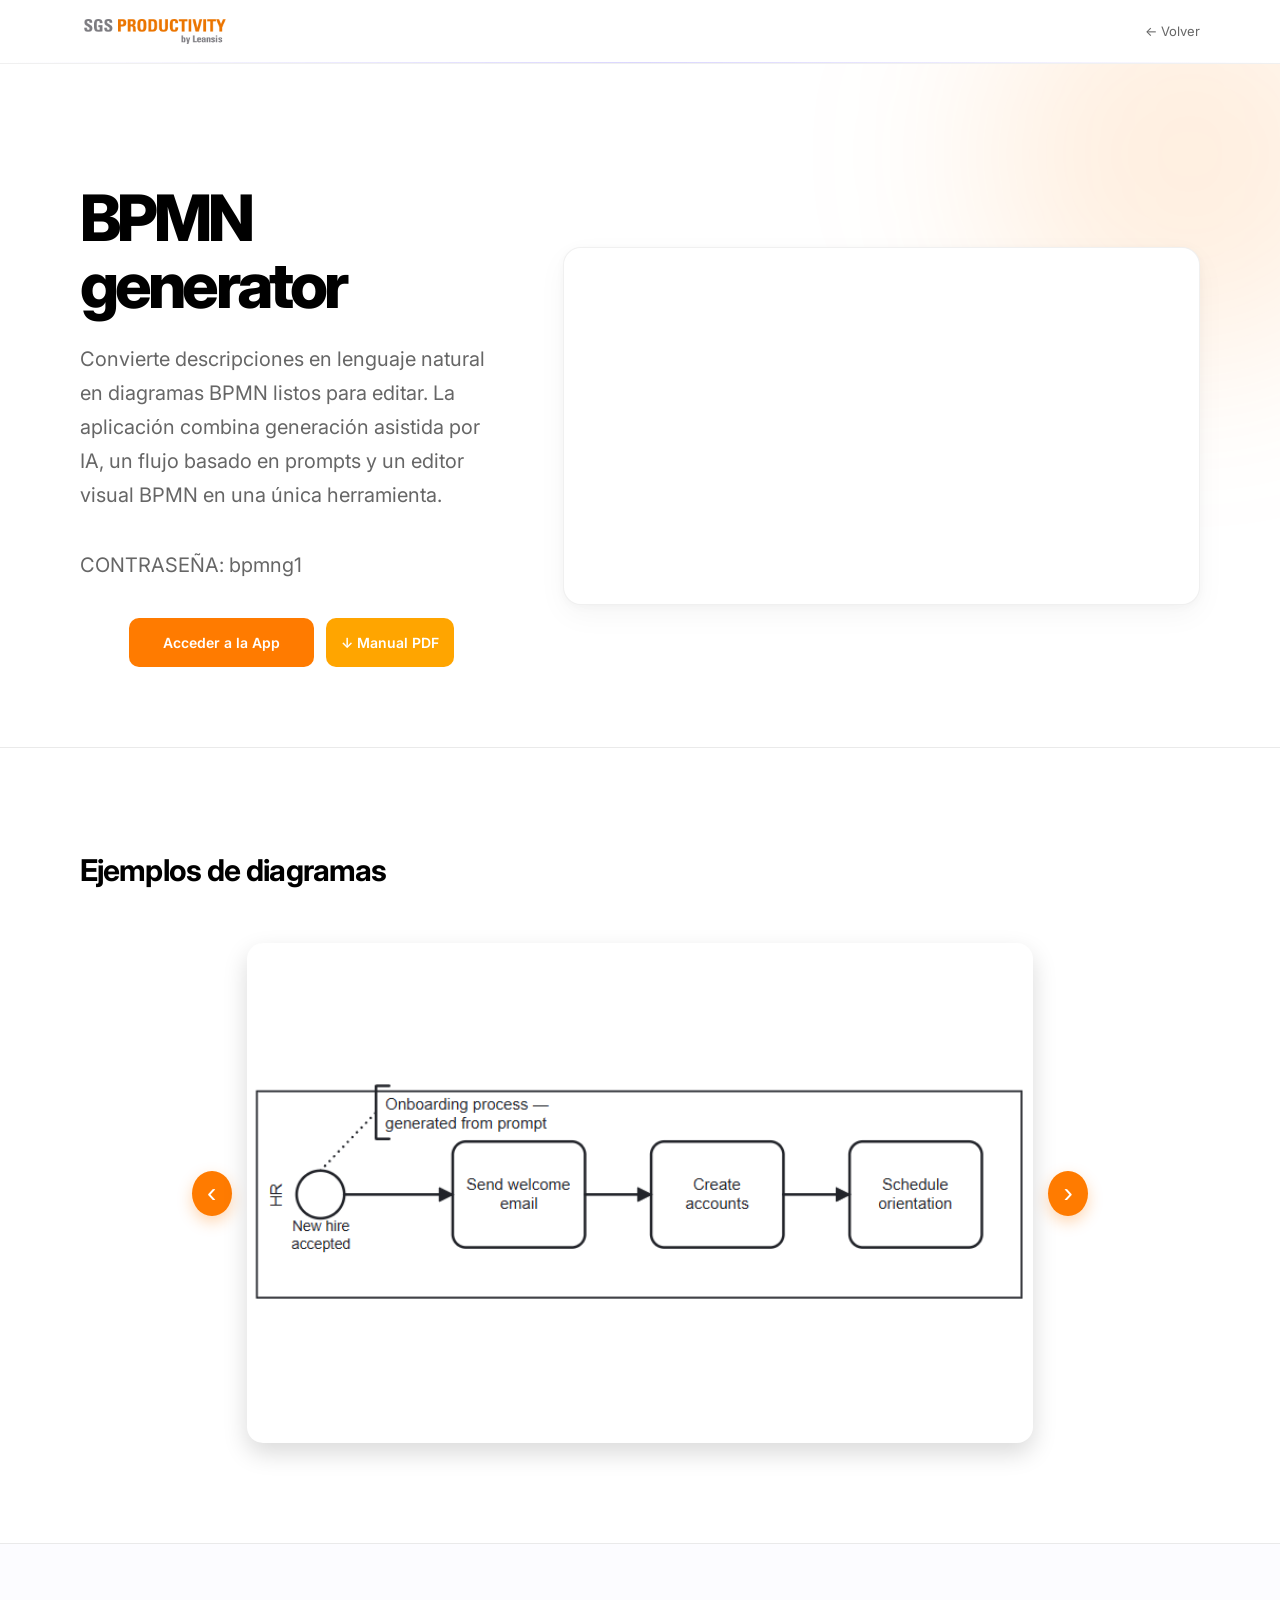
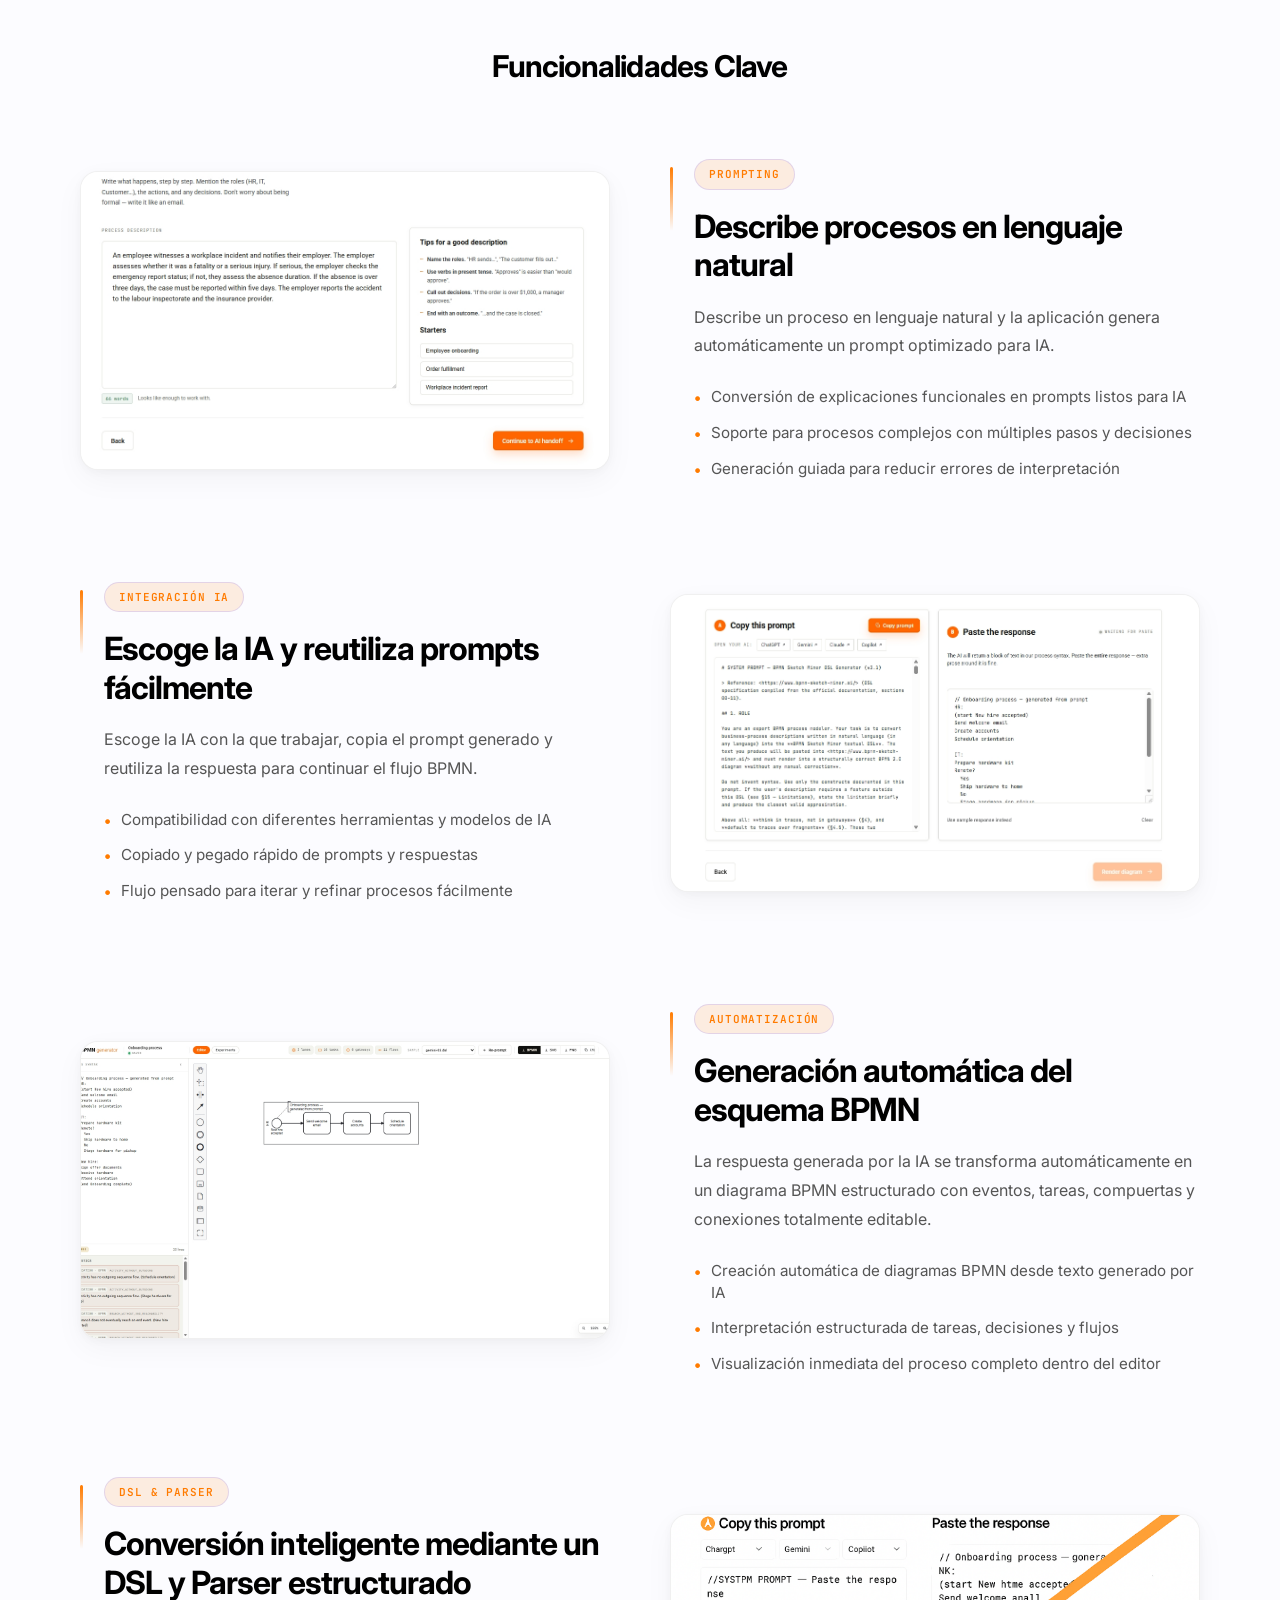
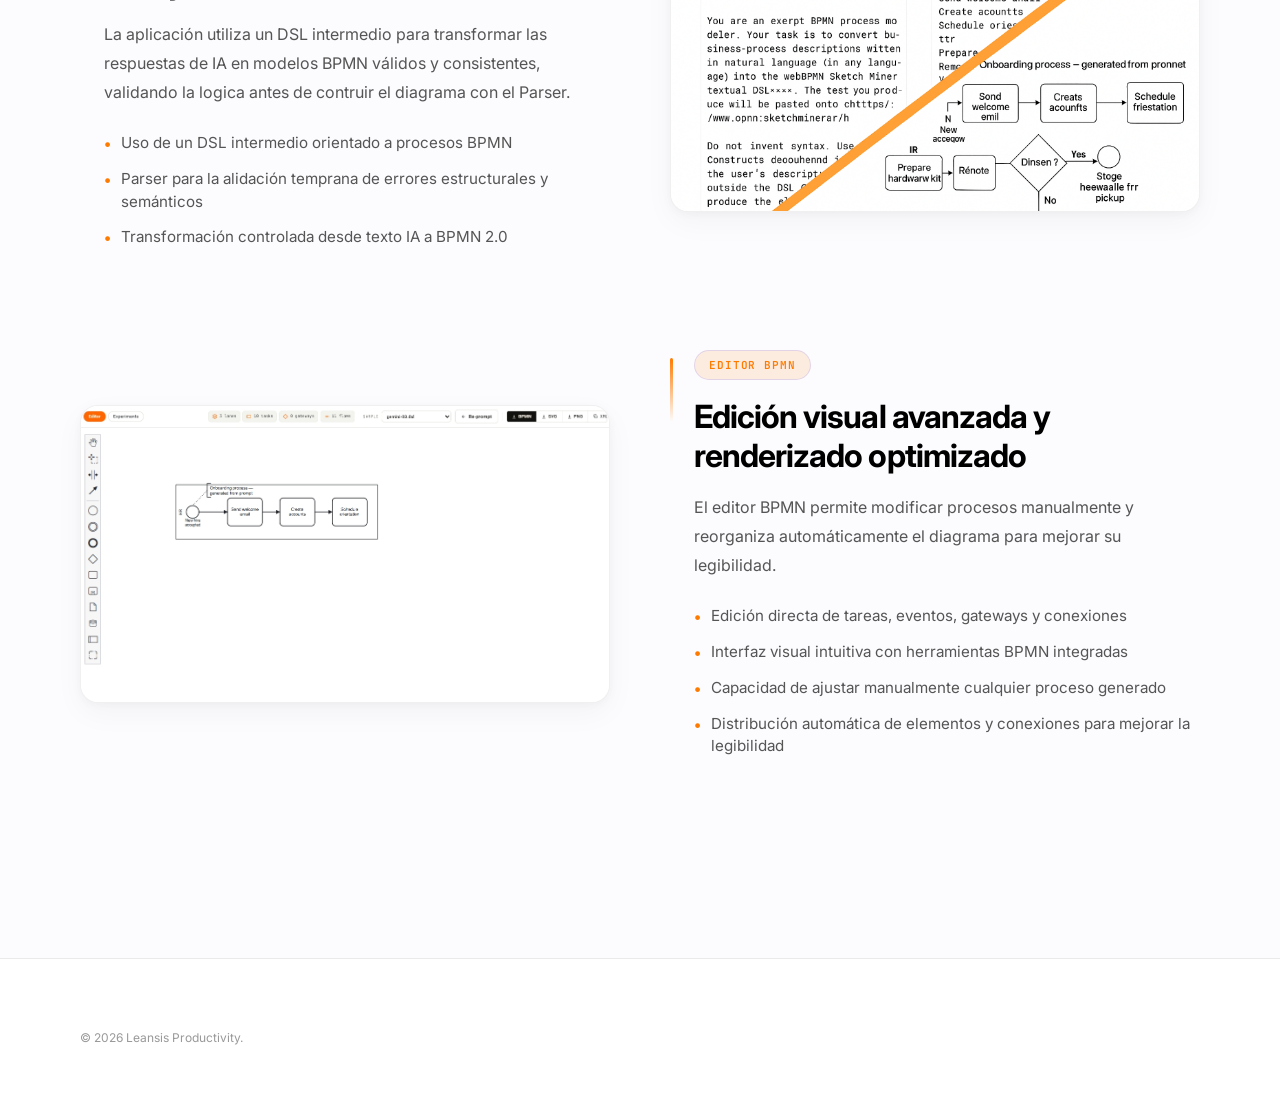
==== commit d085b35f: "Update bpmnG.html" ====
--- a/bpmnG.html
+++ b/bpmnG.html
@@ -31,7 +31,7 @@
                 <div class="hero-content">
                     <h1>BPMN generator</h1>
                     <p>Convierte descripciones en lenguaje natural en diagramas BPMN listos para editar. La aplicación combina generación asistida por IA, un flujo basado en prompts y un editor visual BPMN en una única herramienta.</p>
-                    <p>CONTRASEÑA: </p>
+                    <p>CONTRASEÑA: bpmng1</p>
                     <div style="display: flex; flex-direction: row; gap: 12px; flex-wrap: wrap; align-items: center; justify-content:center;">
                         <a href="https://bpmn-generator-company-web.vercel.app/#landing" target="_blank" class="cta-button">
                             Acceder a la App
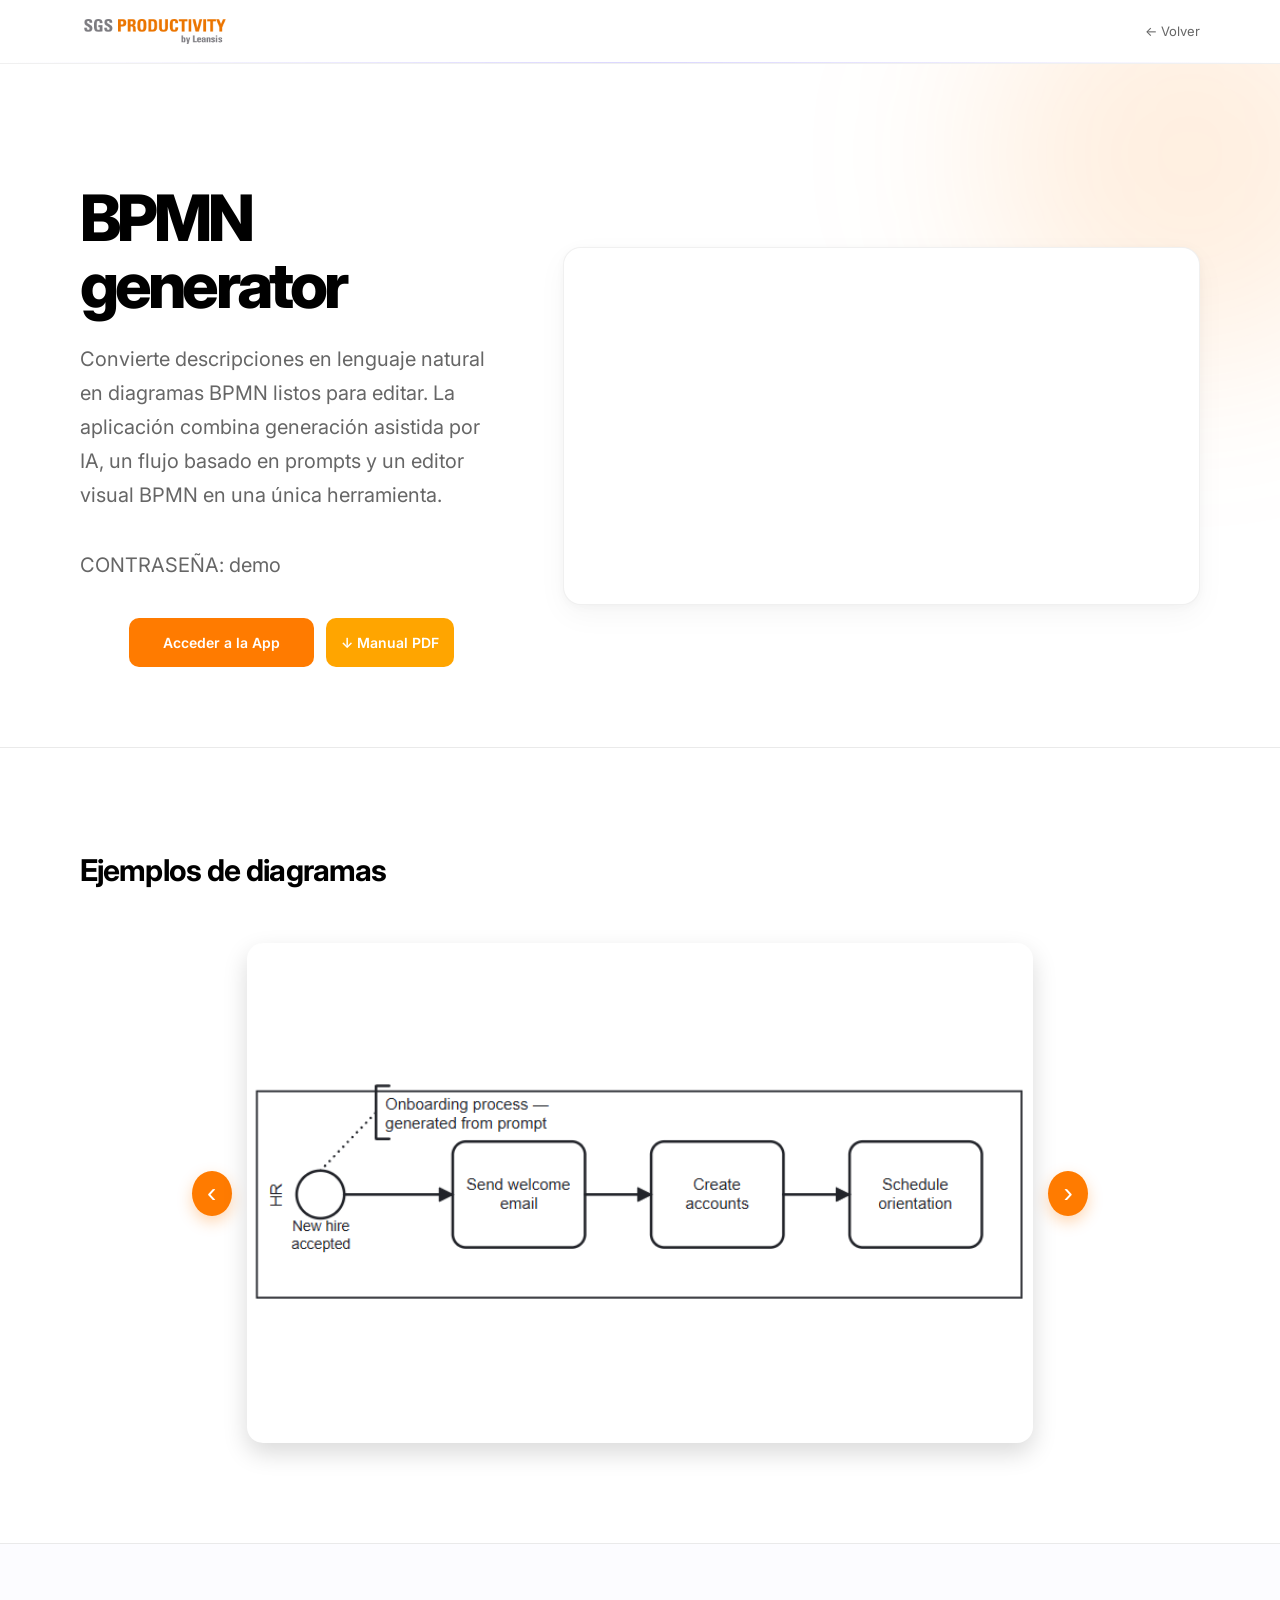
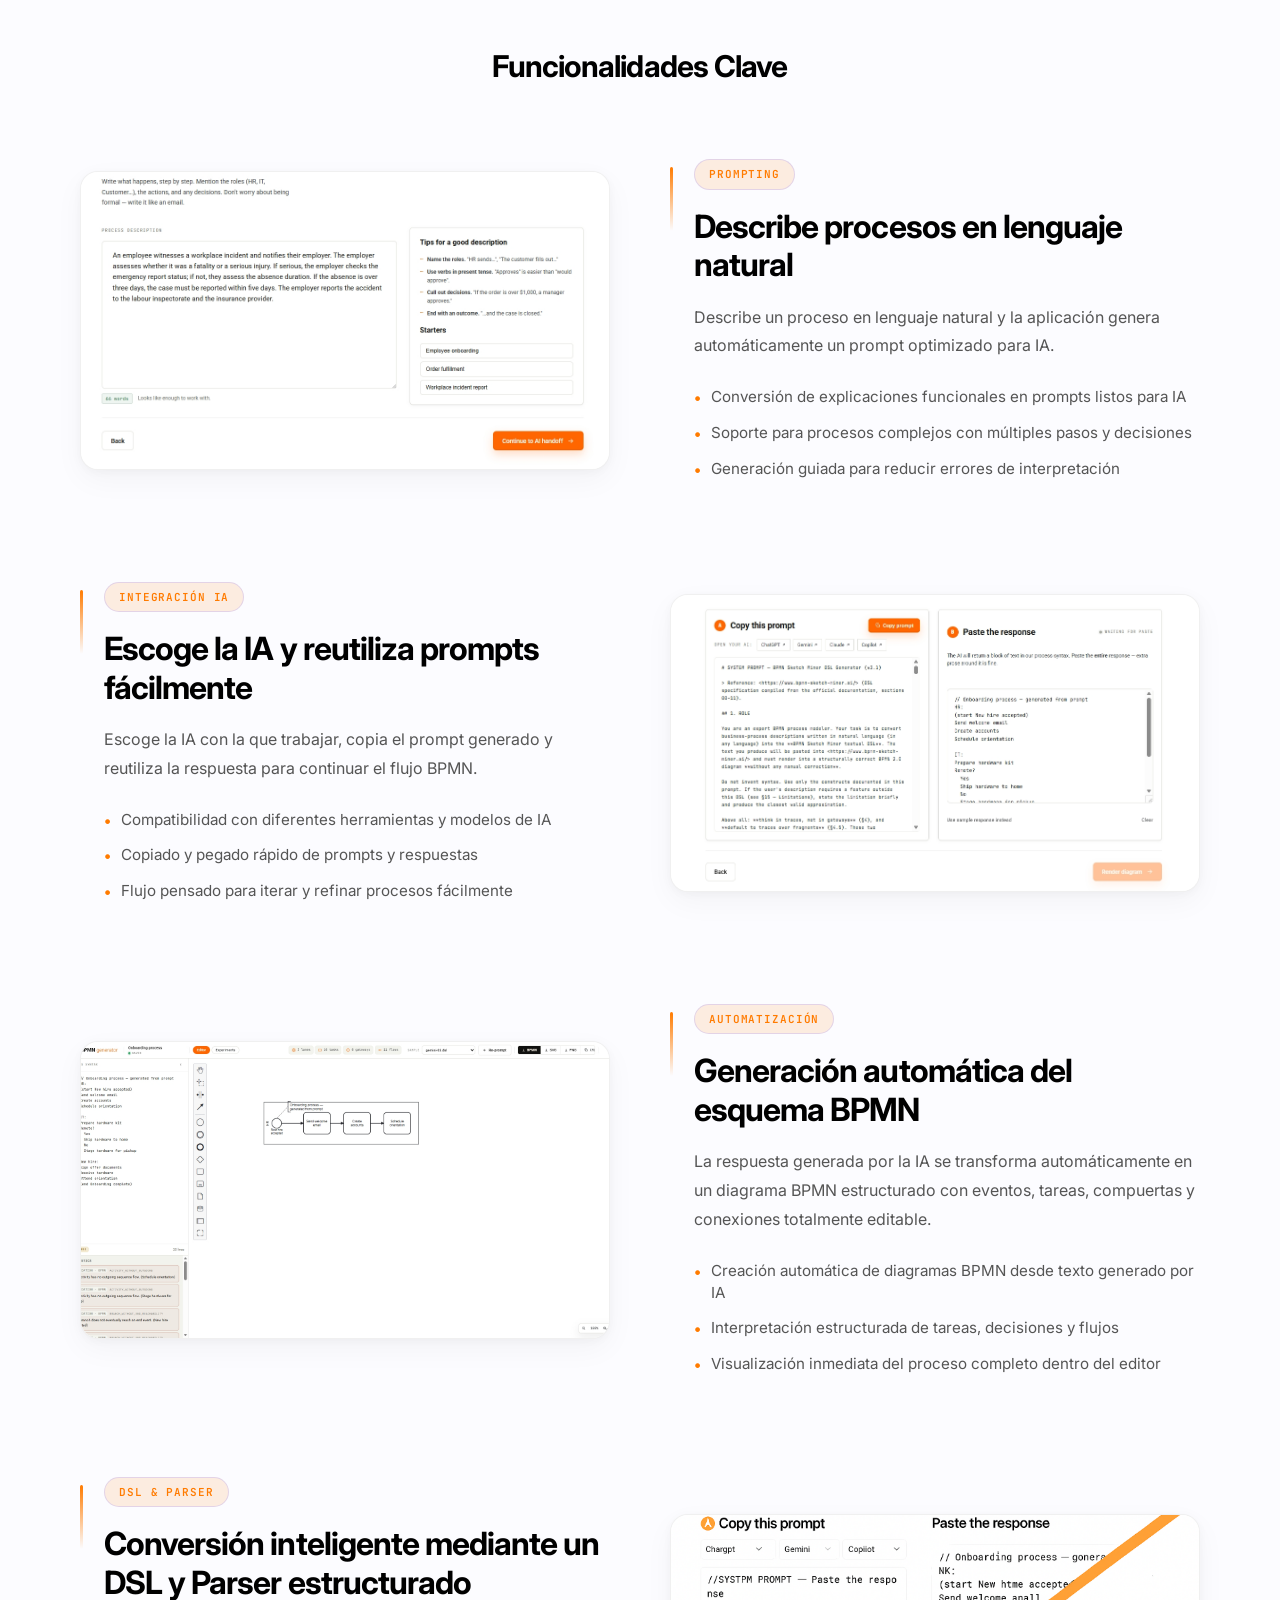
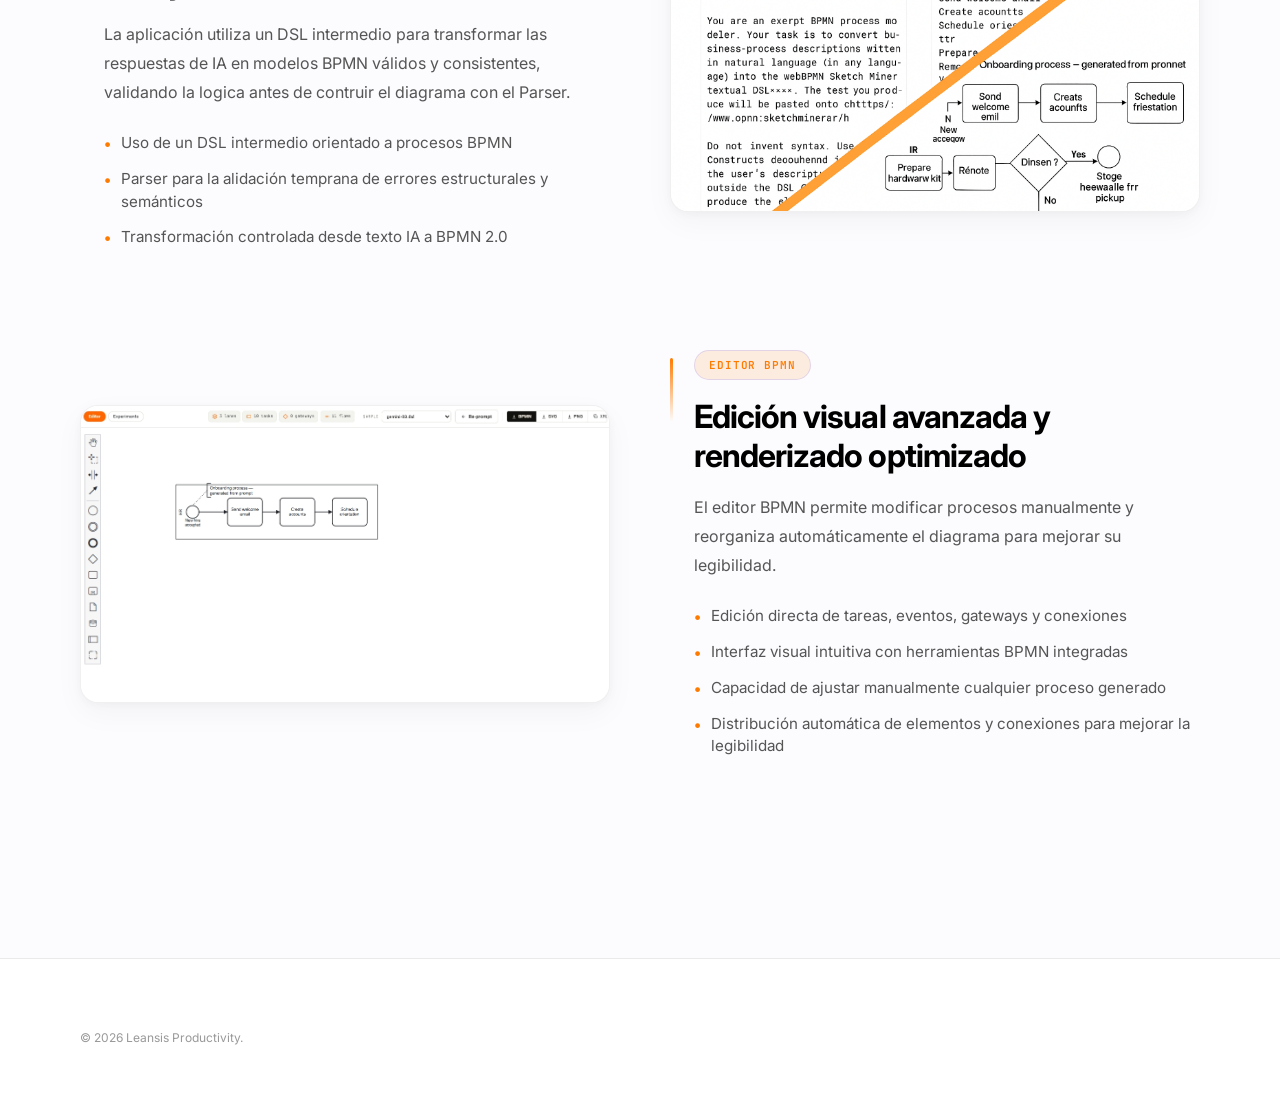
==== commit 2737fedd: "Update password in bpmnG.html" ====
--- a/bpmnG.html
+++ b/bpmnG.html
@@ -31,9 +31,9 @@
                 <div class="hero-content">
                     <h1>BPMN generator</h1>
                     <p>Convierte descripciones en lenguaje natural en diagramas BPMN listos para editar. La aplicación combina generación asistida por IA, un flujo basado en prompts y un editor visual BPMN en una única herramienta.</p>
-                    <p>CONTRASEÑA: bpmng1</p>
+                    <p>CONTRASEÑA: demo</p>
                     <div style="display: flex; flex-direction: row; gap: 12px; flex-wrap: wrap; align-items: center; justify-content:center;">
-                        <a href="https://bpmn-generator-company-web.vercel.app/#landing" target="_blank" class="cta-button">
+                        <a href="https://bpmn-gen.vercel.app/" target="_blank" class="cta-button">
                             Acceder a la App
                         </a>
                         <a href="manuales/manual-bpmnG.pdf" style="font-weight:600; font-size:14px; background-color: orange; color: white; border-radius: 10px; padding: 14px 15px; display:flex; flex-direction: column; justify-content: center; align-items: center;">
--- a/style.css
+++ b/style.css
@@ -21,16 +21,16 @@
     --accent-soft: rgba(255, 123, 0, 0.12);
 }
 
-.crm-theme {
-    --accent: #ffd000;
-    --accent-light: #fffbe6;
-    --accent-soft: rgba(255, 208, 0, 0.12);
-}
-
 .bpmnG-theme {
     --accent: #ff7b00;
     --accent-light: #fff5eb;
     --accent-soft: rgba(255, 123, 0, 0.12);
+}
+
+.tickets-theme {
+    --accent: #2563eb;
+    --accent-light: #eff6ff;
+    --accent-soft: rgba(37, 99, 235, 0.12);
 }
 
 * {
